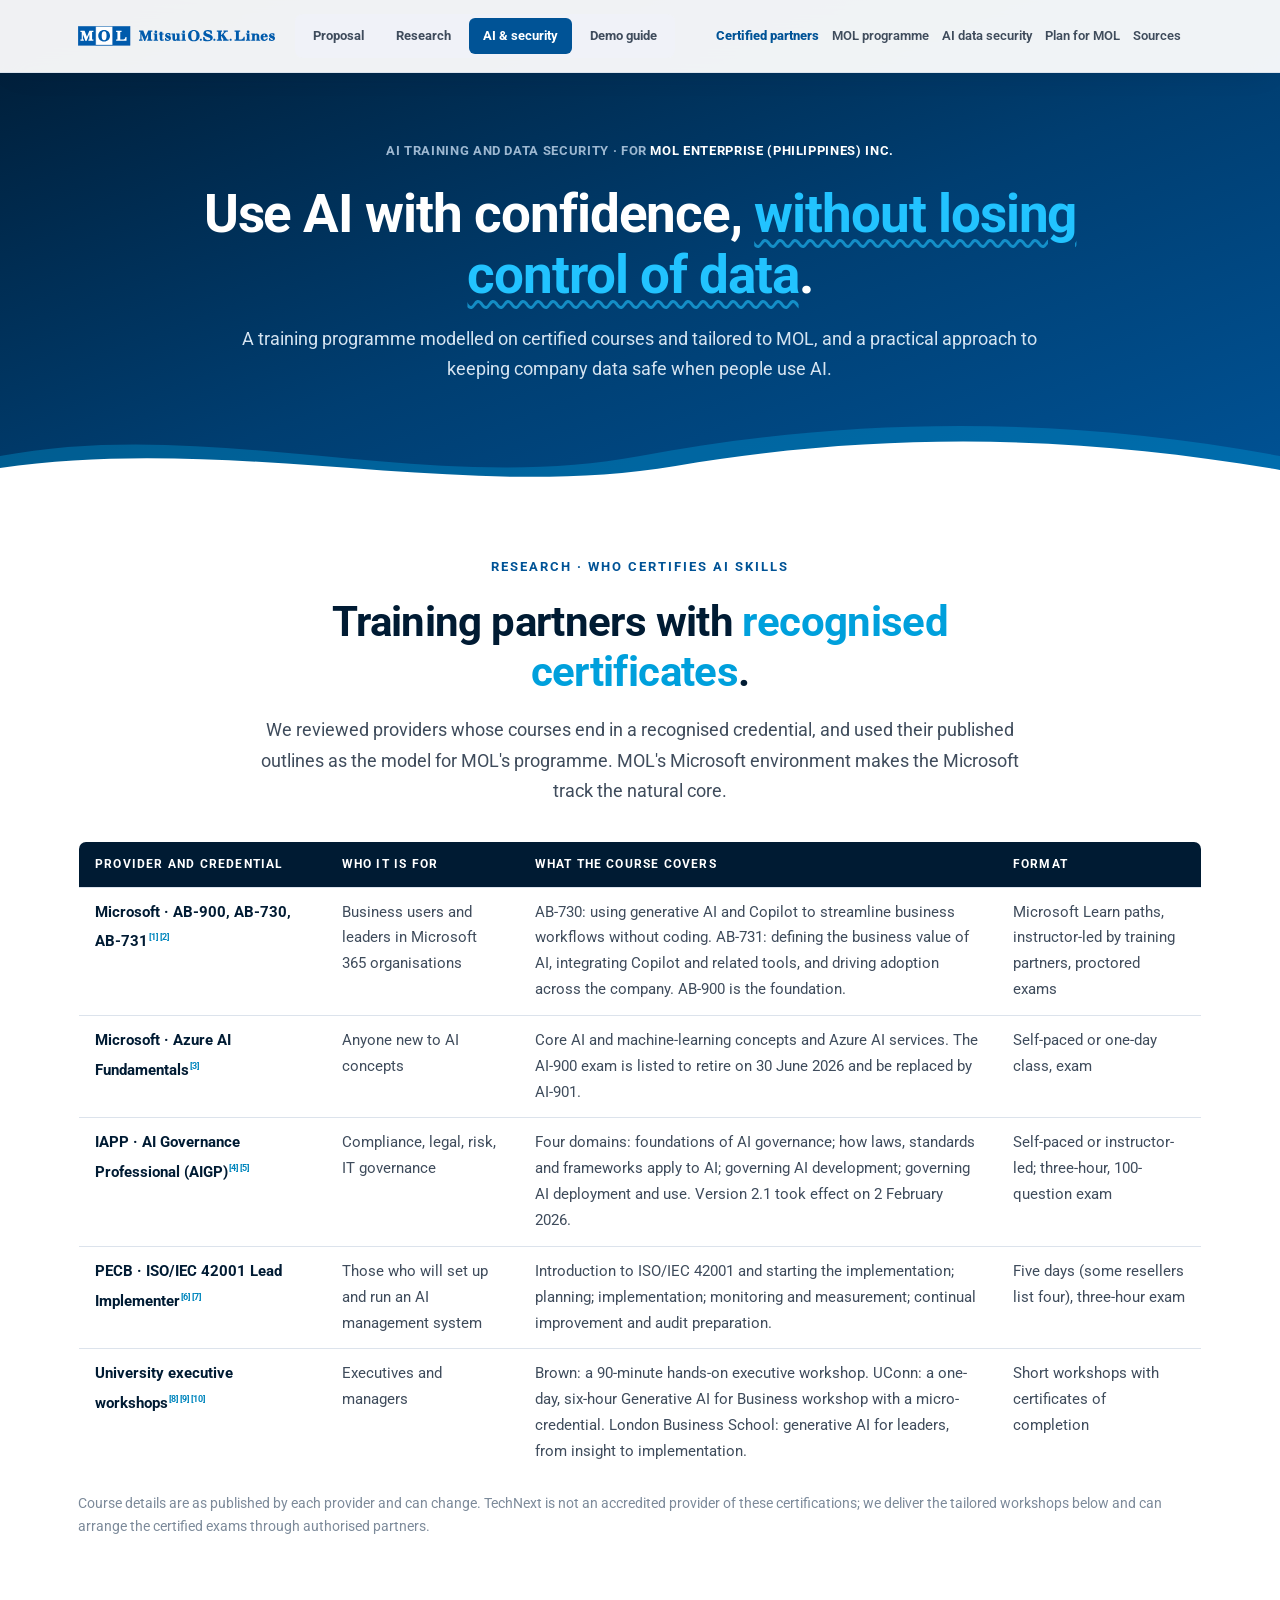
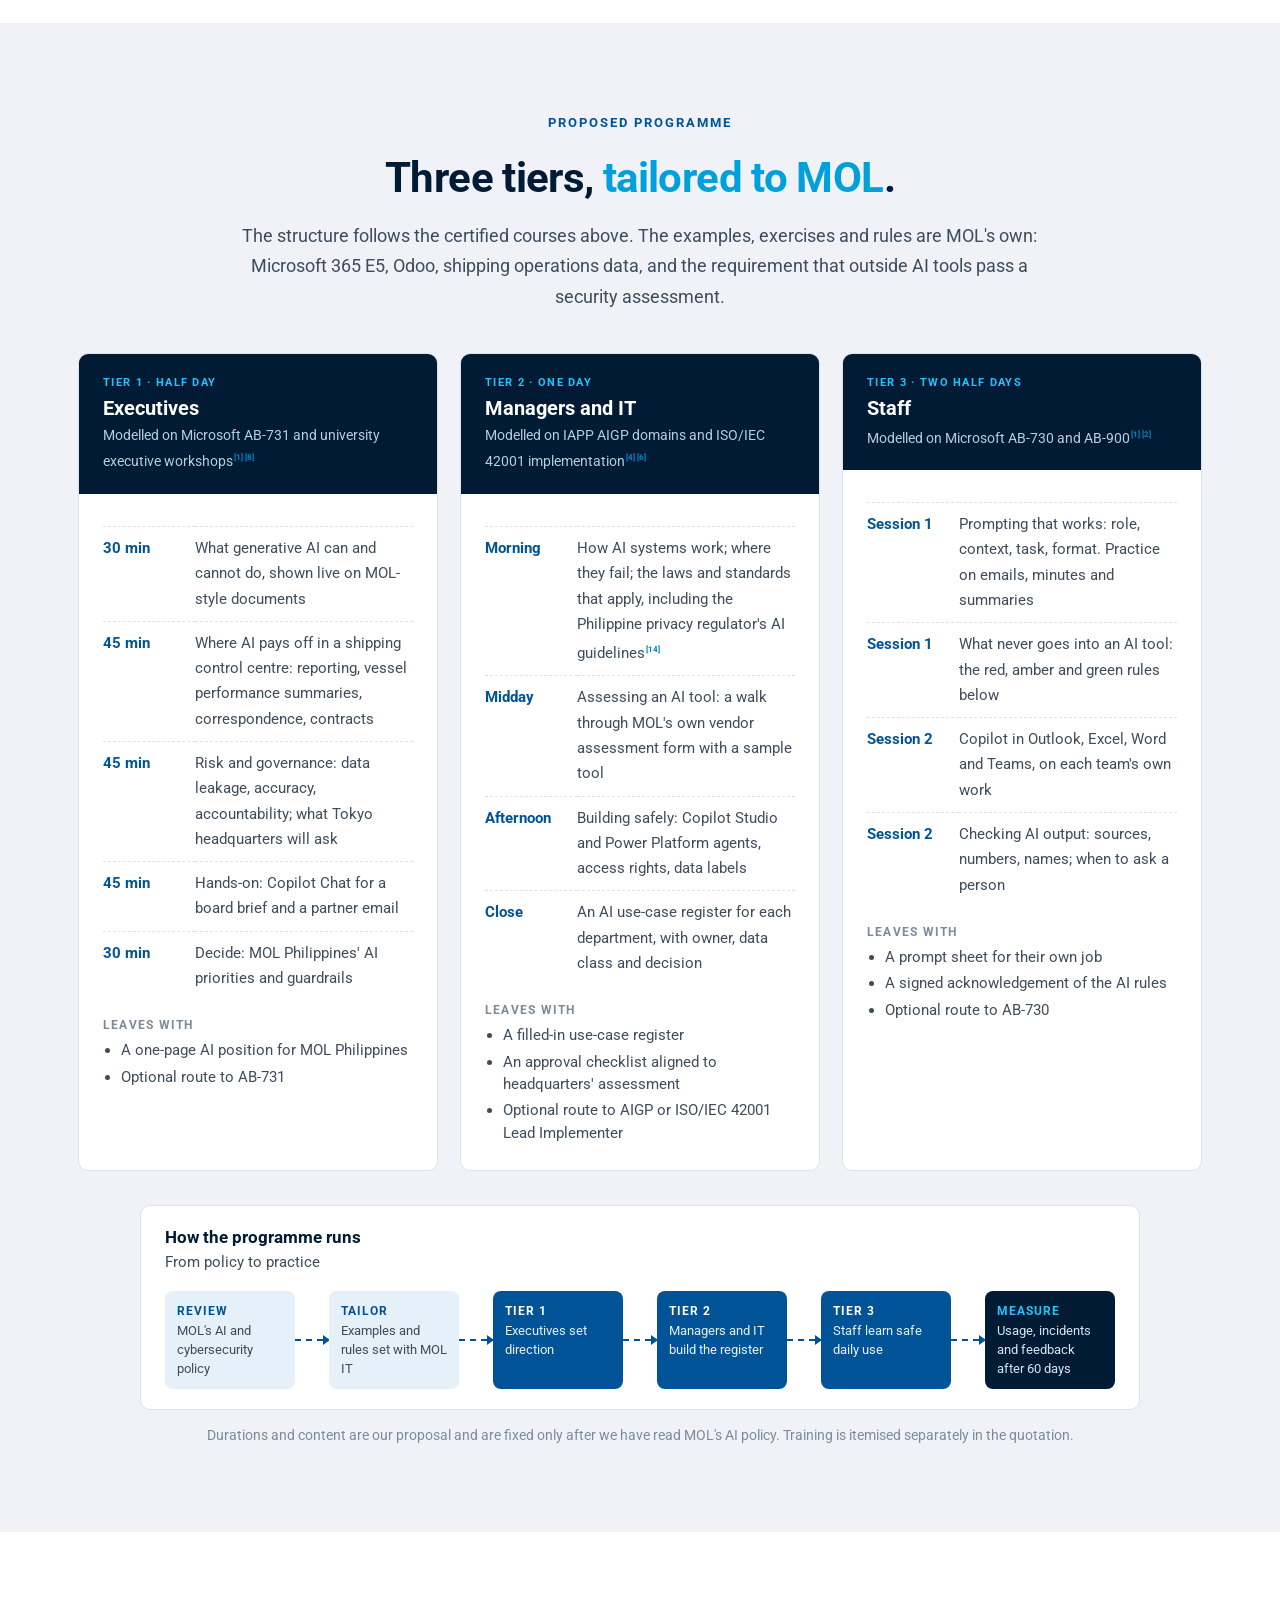
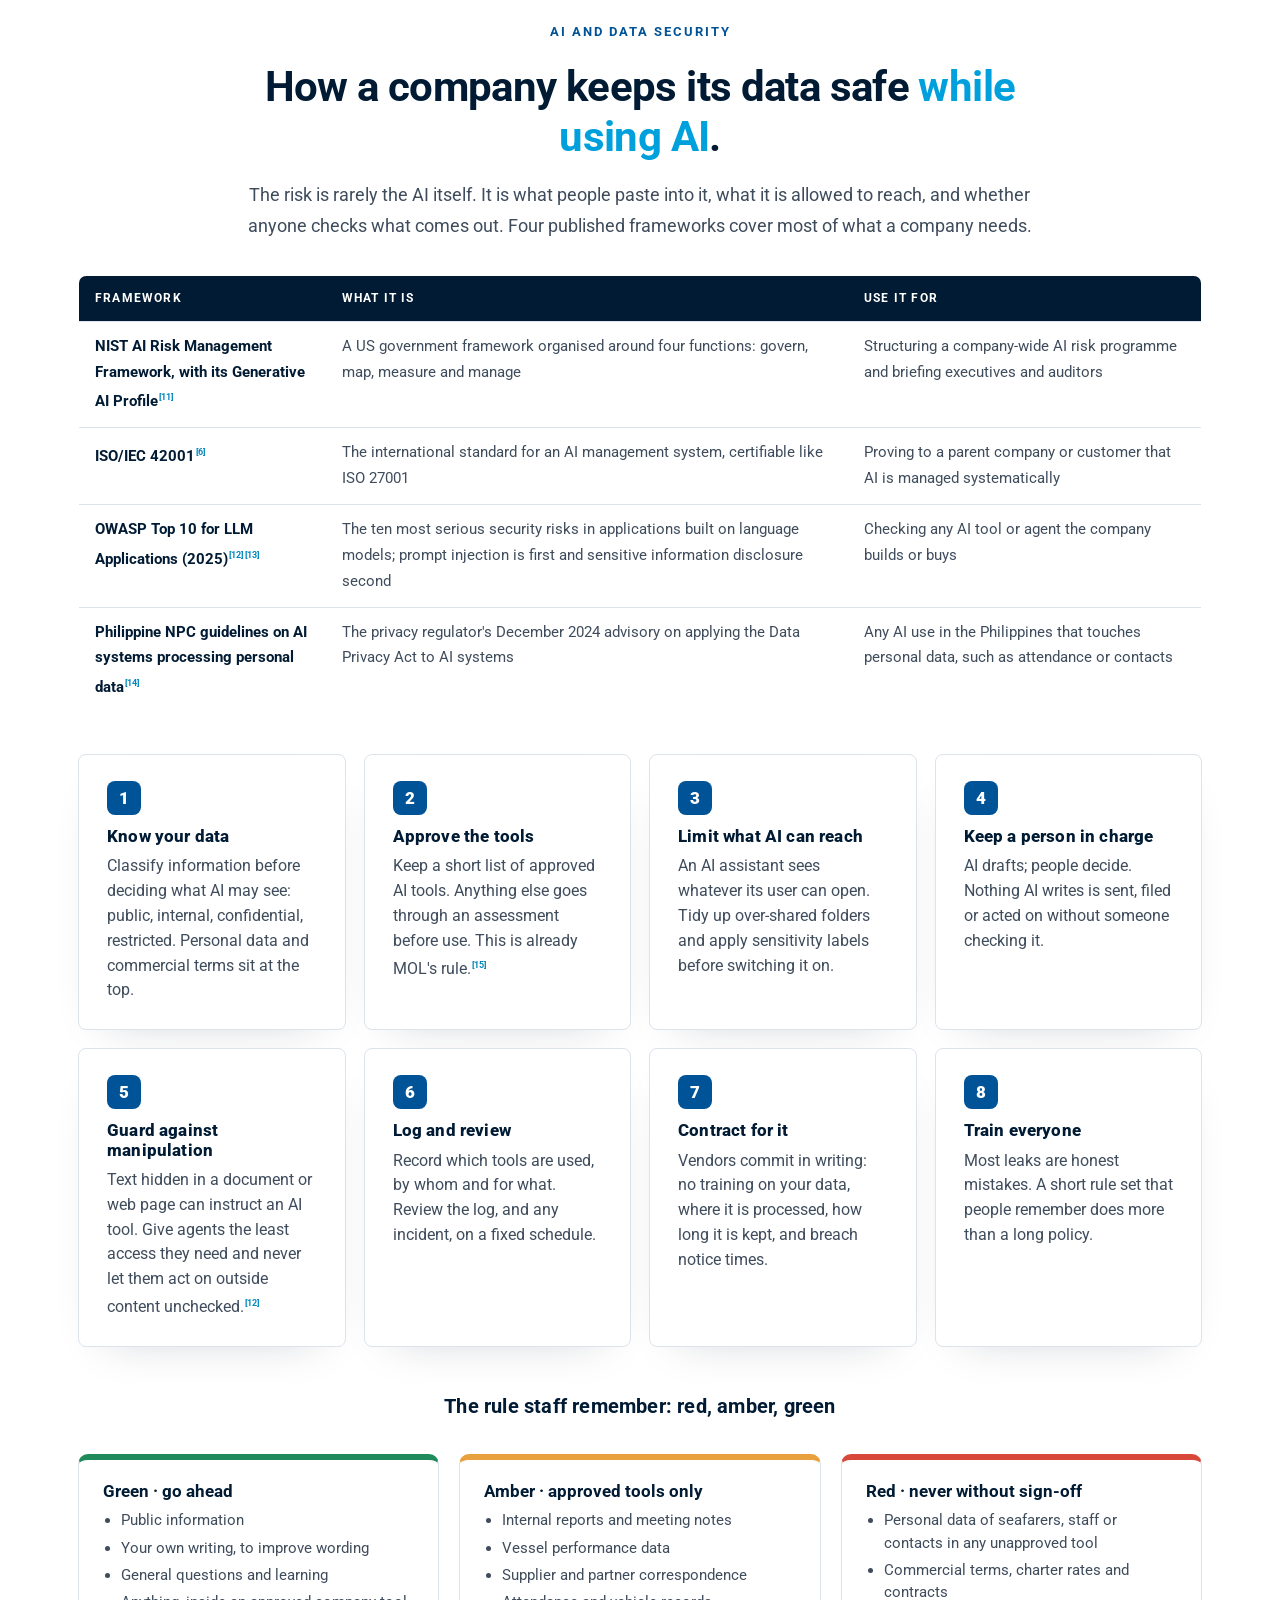
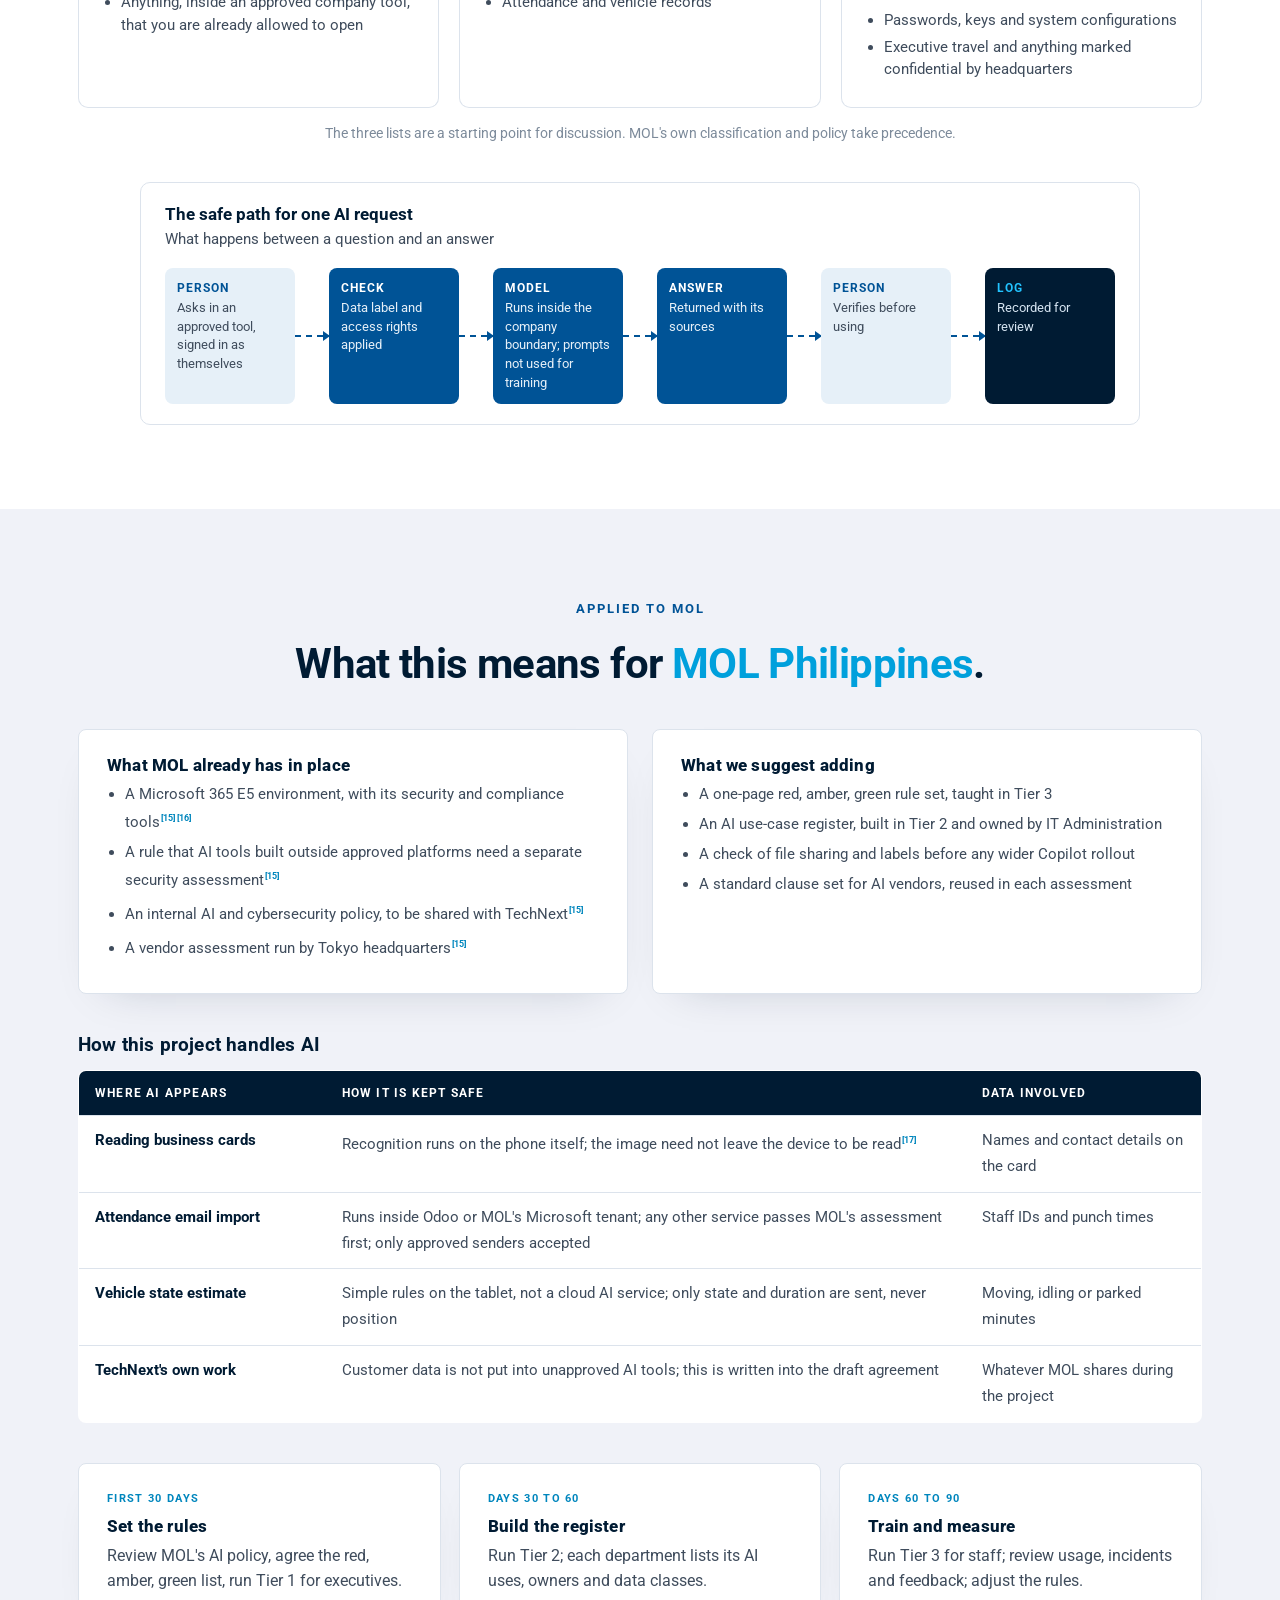
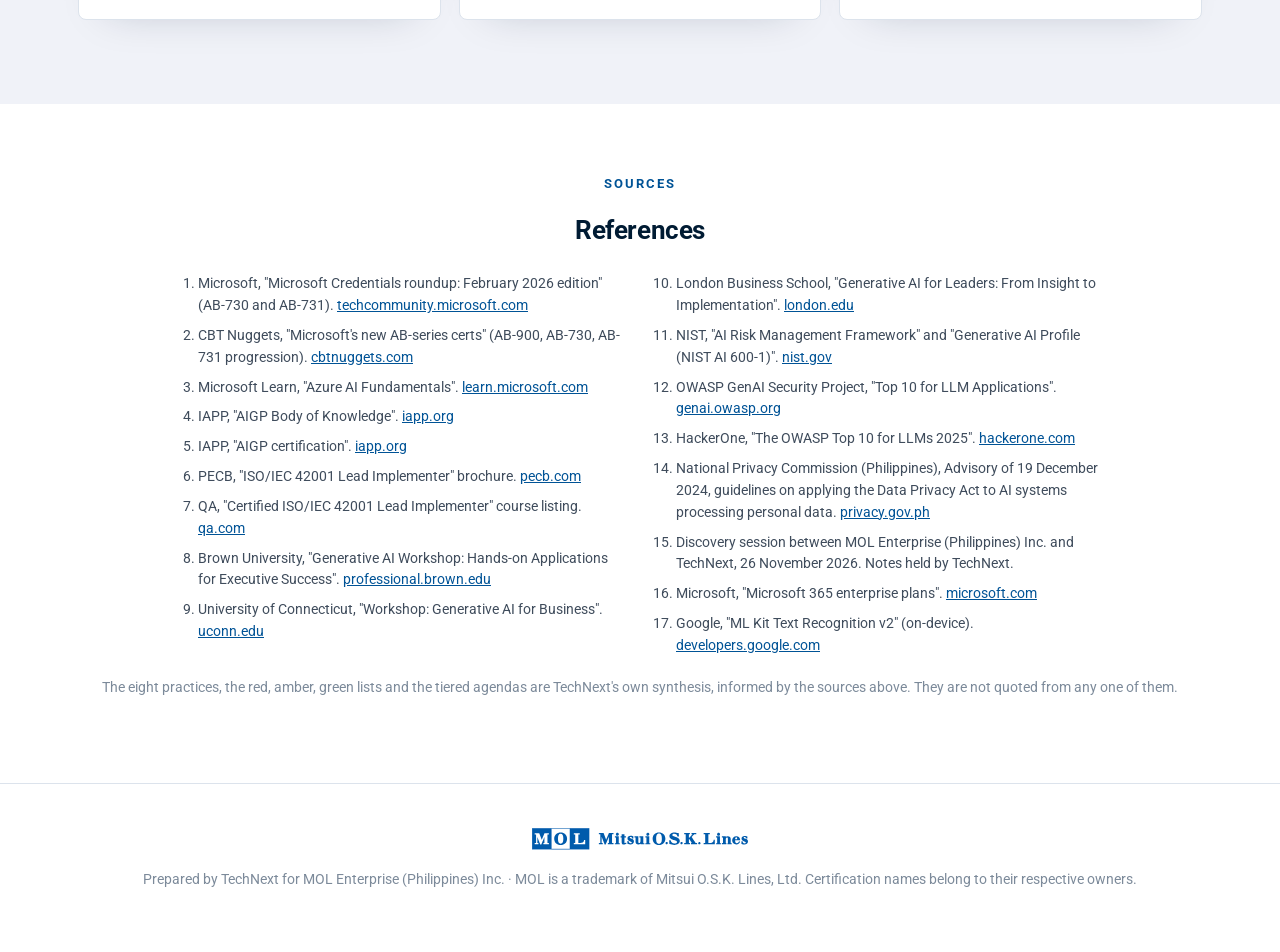
==== ai.html @ c1b4dbad "Proposal round 3: card options, visuals, workflows, citations; AI and demo tabs Proposal: Option A (" ====
<!DOCTYPE html>
<html lang="en">
<head>
<meta charset="UTF-8"/>
<meta name="viewport" content="width=device-width, initial-scale=1.0"/>
<title>AI Training &amp; Data Security — MOL Enterprise (Philippines) · TechNext</title>
<meta name="description" content="AI training programme and AI data security approach proposed by TechNext for MOL Enterprise (Philippines) Inc."/>
<meta name="robots" content="noindex, nofollow"/>
<link rel="icon" href="data:image/svg+xml,<svg xmlns='http://www.w3.org/2000/svg' viewBox='0 0 32 32'><rect width='32' height='32' rx='6' fill='%23005396'/><text x='16' y='22' font-size='17' font-weight='700' font-family='sans-serif' fill='white' text-anchor='middle'>M</text></svg>">
<link rel="preconnect" href="https://fonts.googleapis.com"/>
<link rel="preconnect" href="https://fonts.gstatic.com" crossorigin/>
<link href="https://fonts.googleapis.com/css2?family=Roboto:wght@400;500;700;900&family=Roboto+Slab:wght@500;700&display=swap" rel="stylesheet"/>
<style>
:root{
  --purple:#005396;--purple-dark:#003E71;--purple-light:#E6F0F8;--navy:#001B33;--sky:#22C3FF;
  --teal:#0086BD;--coral:#E8695D;--blue:#007CE1;--mint:#00A0DC;
  --ink:#001B33;--body:#3F4C5C;--muted:#7C8A9A;--line:#DCE3EC;--bg-alt:#F0F2F8;
  --maxw:1180px;
}
*{margin:0;padding:0;box-sizing:border-box}
html{scroll-behavior:smooth;scroll-padding-top:90px}
body{font-family:'Roboto',system-ui,-apple-system,sans-serif;color:var(--body);background:#fff;font-size:17px;line-height:1.7;-webkit-font-smoothing:antialiased;overflow-x:hidden}
img{max-width:100%;display:block}
a{color:inherit;text-decoration:none}
h1,h2,h3{color:var(--ink);font-family:'Roboto',sans-serif;font-weight:700;line-height:1.15;letter-spacing:.01em}
.container{max-width:var(--maxw);margin:0 auto;padding:0 28px}
.center{text-align:center}
.ink-purple{color:var(--purple);text-decoration:underline wavy;text-decoration-color:rgba(0,160,220,.55);text-underline-offset:7px;text-decoration-thickness:2.5px}
.w-teal{color:var(--mint)}.w-coral{color:var(--coral)}.w-blue{color:var(--blue)}
.hl-teal{background:rgba(0,160,220,.22);padding:.02em .18em;border-radius:4px;-webkit-box-decoration-break:clone;box-decoration-break:clone}
.u-blue{background:linear-gradient(var(--blue),var(--blue)) 0 90%/100% 5px no-repeat;padding-bottom:3px}
.eyebrow{display:inline-block;font-size:12.5px;font-weight:700;letter-spacing:.16em;text-transform:uppercase;color:var(--purple);margin-bottom:20px}
.section-h{font-size:clamp(2.3rem,4.8vw,3.6rem);margin:0 auto 18px;max-width:20em}
.section-sub{font-size:1.13rem;max-width:44em;margin:0 auto;color:var(--body)}

/* nav */
#nav{position:fixed;top:0;left:0;right:0;z-index:80;background:rgba(255,255,255,.94);backdrop-filter:blur(14px);border-bottom:1px solid var(--line);box-shadow:0 10px 30px -18px rgba(0,27,51,.25)}
.nav-inner{max-width:var(--maxw);margin:0 auto;padding:14px 28px;display:flex;align-items:center;justify-content:space-between;gap:20px}
.brand{display:flex;align-items:center;gap:10px}
.brand img{height:20px;width:auto}
.by{display:flex;align-items:center;gap:8px;flex:none}.by img{height:17px;width:auto}.by img.tn{height:15px}.by i{font-style:normal;color:var(--muted);font-size:13px}.by small{font-size:10.5px;font-weight:700;letter-spacing:.1em;text-transform:uppercase;color:var(--muted)}
.brand i{font-style:normal;color:var(--muted);font-size:16px}
.nav-links{display:flex;gap:16px;flex-wrap:wrap;justify-content:center;flex:1}
.nav-links a{font-size:13.5px;font-weight:600;white-space:nowrap;transition:color .18s}
.nav-links a:hover,.nav-links a.active{color:var(--purple)}
.nav-links a.active{font-weight:800}
@media(max-width:1080px){.by small{display:none}}
@media(max-width:860px){.nav-inner{flex-wrap:wrap;row-gap:8px;justify-content:space-between}.nav-links{order:3}.nav-links{width:100%;justify-content:center;gap:6px 14px}.nav-links a{font-size:12.5px}}

/* hero */
.page-hero{position:relative;padding:150px 0 130px;text-align:center;color:#D5E4F1;background:linear-gradient(160deg,#001B33 0%,#003E71 55%,#005396 100%);overflow:hidden}
.page-hero h1{color:#fff}.page-hero .eyebrow{color:var(--sky)}.page-hero .section-sub{color:#D5E4F1}
.page-hero .ink-purple{color:var(--sky);text-decoration-color:rgba(34,195,255,.6)}
.hero-logo{height:34px;width:auto;margin:0 auto 34px}
.wave{position:absolute;left:0;right:0;bottom:-1px;width:100%;height:90px;display:block}
.prepared{font-size:13px;font-weight:700;letter-spacing:.05em;color:var(--muted);margin-bottom:22px;text-transform:uppercase}
.prepared{color:#9DB8D1}.prepared b{color:#fff}
.page-hero h1{font-size:clamp(2.5rem,5.6vw,4.1rem);margin:0 auto 18px;max-width:15em}
@media(max-width:860px){.page-hero{padding-top:170px}}

section{padding:84px 0}
section.alt{background:var(--bg-alt)}

/* context strip */
.facts{display:grid;grid-template-columns:repeat(3,1fr);gap:22px;margin-top:44px;text-align:left}
.fact{background:#fff;border:1px solid var(--line);border-radius:14px;padding:26px 28px;box-shadow:0 18px 44px -30px rgba(0,27,51,.25)}
.fact h3{font-family:'Roboto',sans-serif;font-size:1.05rem;font-weight:800;margin-bottom:8px}
.fact p{font-size:.97rem;line-height:1.6}
.fact .tag{display:inline-block;font-size:11.5px;font-weight:800;letter-spacing:.12em;text-transform:uppercase;margin-bottom:12px}
.fact:nth-child(1) .tag{color:var(--coral)}.fact:nth-child(2) .tag{color:var(--teal)}.fact:nth-child(3) .tag{color:var(--purple)}

/* journey map */
.journey{display:grid;grid-template-columns:repeat(3,1fr);gap:22px;margin-top:44px;text-align:left}
.j-col{background:var(--purple-light);border-radius:18px;padding:28px 30px}
.j-col h3{font-size:2rem;margin-bottom:10px}
.j-col a{display:flex;gap:10px;align-items:baseline;padding:7px 0;font-weight:600;font-size:1rem;color:var(--ink);transition:transform .2s,color .2s}
.j-col a:hover{transform:translateX(5px);color:var(--purple)}
.j-col a span{font-family:'Roboto',sans-serif;font-size:1.35rem;color:var(--purple);width:1.1em;flex:none}

/* steps */
.step-head{max-width:820px;margin:0 auto;text-align:center}
.step-num{display:inline-flex;align-items:center;justify-content:center;width:54px;height:54px;border-radius:50%;background:var(--purple);color:#fff;font-family:'Roboto',sans-serif;font-size:2rem;font-weight:700;margin-bottom:16px}
.step-head h2{font-size:clamp(2.2rem,4.4vw,3.3rem);margin-bottom:16px}
.step-head p{font-size:1.08rem}
.shot{position:relative;max-width:1000px;margin:44px auto 0}
.shot::before{content:"";position:absolute;left:50%;top:52%;transform:translate(-50%,-50%) rotate(-5deg);width:106%;height:98%;background:rgba(0,83,150,.07);border-radius:48% 52% 56% 44%/56% 45% 55% 44%;z-index:0;pointer-events:none}
figure.gif{position:relative;z-index:1;background:#fff;border:1px solid var(--line);border-radius:14px;overflow:hidden;box-shadow:0 20px 46px -26px rgba(0,27,51,.34);transition:transform .35s cubic-bezier(.2,.7,.2,1),box-shadow .35s;cursor:zoom-in}
figure.gif:hover{transform:translateY(-5px);box-shadow:0 34px 70px -28px rgba(0,27,51,.45)}
.gif-bar{display:flex;align-items:center;gap:6px;padding:9px 14px;background:#F0F2F8;border-bottom:1px solid var(--line)}
.gif-bar i{width:9px;height:9px;border-radius:50%;background:#c5d0dd}
.gif-bar span{margin-left:8px;font-size:12px;font-weight:700;color:var(--muted);letter-spacing:.02em}
figure.gif img{width:100%;height:auto}
figure.gif figcaption{padding:13px 18px;font-size:.93rem;line-height:1.5;border-top:1px solid var(--line);text-align:left;color:var(--body)}
figure.gif figcaption b{color:var(--ink)}
.duo{display:grid;grid-template-columns:1fr 1fr;gap:26px;max-width:1120px;margin:44px auto 0}
.duo .shot{margin:0;max-width:none}
.duo .shot::before{display:none}
.script-line{font-family:'Roboto',sans-serif;font-size:clamp(1.7rem,3.2vw,2.3rem);font-weight:700;color:var(--ink);text-align:center;margin-top:40px}
.mol-note{max-width:820px;margin:34px auto 0;display:flex;gap:16px;align-items:flex-start;background:#fff;border:1px solid var(--line);border-left:5px solid var(--teal);border-radius:12px;padding:20px 24px;text-align:left;font-size:.99rem;line-height:1.6}
.mol-note b{color:var(--ink)}
.mol-note .lbl{flex:none;font-size:11.5px;font-weight:800;letter-spacing:.12em;text-transform:uppercase;color:var(--teal);padding-top:4px;width:74px}

/* cards */
.cards{columns:2;column-gap:26px;margin-top:44px;text-align:left}
.card{background:#fff;border-radius:14px;padding:28px 32px;box-shadow:0 18px 44px -26px rgba(0,27,51,.25);break-inside:avoid;margin-bottom:26px}
.card h3{font-family:'Roboto',sans-serif;font-size:1.18rem;font-weight:800;margin-bottom:10px}
.card p{font-size:1rem}
.h-left{text-align:left;margin-left:0;max-width:13em}

/* connected apps */
.apps{display:grid;grid-template-columns:repeat(4,1fr);gap:22px;margin-top:44px;text-align:left}
.app{background:#fff;border:1px solid var(--line);border-radius:16px;padding:26px 24px;transition:transform .25s,box-shadow .25s}
.app:hover{transform:translateY(-4px);box-shadow:0 24px 50px -30px rgba(0,27,51,.4)}
.app .ico{width:52px;height:52px;border-radius:13px;display:flex;align-items:center;justify-content:center;margin-bottom:16px;color:#fff}
.app .ico svg{width:26px;height:26px}
.app h3{font-family:'Roboto',sans-serif;font-size:1.1rem;font-weight:800;margin-bottom:8px}
.app p{font-size:.94rem;line-height:1.6}
.app .scope{display:inline-block;margin-top:12px;font-size:11px;font-weight:800;letter-spacing:.1em;text-transform:uppercase;color:var(--teal)}
.app.now{border-color:var(--purple);box-shadow:0 0 0 3px var(--purple-light)}

/* timeline */
.cutover{max-width:900px;margin:44px auto 0;display:grid;grid-template-columns:repeat(4,1fr);gap:0;position:relative;text-align:center}
.cutover::before{content:"";position:absolute;left:12.5%;right:12.5%;top:13px;height:3px;background:var(--line)}
.cut{position:relative;padding:0 10px}
.cut i{display:block;width:28px;height:28px;border-radius:50%;background:#fff;border:4px solid var(--purple);margin:0 auto 14px;position:relative}
.cut.end i{border-color:var(--coral);background:var(--coral)}
.cut b{display:block;color:var(--ink);font-size:.98rem}
.cut span{font-size:.88rem;line-height:1.45;display:block;margin-top:4px}

footer{padding:44px 0 60px;border-top:1px solid var(--line);font-size:.88rem;color:var(--muted);text-align:center}
footer a{color:var(--purple);font-weight:600}

/* lightbox */
#lb{position:fixed;inset:0;z-index:200;background:rgba(0,27,51,.86);display:none;align-items:center;justify-content:center;padding:24px;cursor:zoom-out}
#lb.open{display:flex}
#lb img{max-width:min(1500px,100%);max-height:100%;width:100%;height:auto;object-fit:contain;border-radius:10px;background:#fff}

.section-h{font-size:clamp(1.8rem,3.4vw,2.6rem);letter-spacing:-.015em;line-height:1.2}
.page-hero h1{font-size:clamp(2rem,4.6vw,3.3rem);letter-spacing:-.02em;line-height:1.15;max-width:17em}
.step-head h2{font-size:clamp(1.7rem,3.1vw,2.35rem);letter-spacing:-.015em;line-height:1.2}
.j-col h3{font-size:1.3rem;letter-spacing:0}
.j-col a span{font-size:.95rem;font-weight:900}
.step-num{font-size:1.35rem;font-weight:900;border-radius:6px;width:48px;height:48px}
.script-line{font-family:'Roboto Slab',serif;font-weight:500;font-size:clamp(1.25rem,2.4vw,1.6rem);color:var(--purple)}
.fact,.card,.app,figure.gif,.mol-note,.j-col{border-radius:8px}
.stats{position:relative;z-index:2;display:grid;grid-template-columns:repeat(4,1fr);gap:18px;max-width:1080px;margin:-72px auto 0;padding:0 28px}
.stat{background:#fff;border-radius:8px;padding:22px 24px;box-shadow:0 24px 50px -28px rgba(0,27,51,.45);border-top:4px solid var(--mint);text-align:left}
.stat b{display:block;font-size:2rem;font-weight:900;color:var(--purple);line-height:1.1}
.stat span{display:block;font-size:.88rem;line-height:1.45;margin-top:6px}
.stats-src{text-align:center;font-size:.8rem;color:var(--muted);margin-top:14px}
.stats-src a{text-decoration:underline}
.bridge{max-width:860px;margin:0 auto;border-left:5px solid var(--mint);padding:6px 0 6px 26px;text-align:left}
.bridge q{display:block;font-family:'Roboto Slab',serif;font-size:1.3rem;line-height:1.5;color:var(--ink);quotes:none}
.bridge p{margin-top:12px;font-size:1rem}
footer .f-logo{height:22px;margin:0 auto 18px}
@media(max-width:900px){
  .stats{grid-template-columns:1fr 1fr}
  section{padding:60px 0}
  .facts,.journey,.duo{grid-template-columns:1fr}
  .apps{grid-template-columns:1fr 1fr}
  .cards{columns:1}
  .shot::before{display:none}
  .cutover{grid-template-columns:1fr;gap:22px;text-align:left}
  .cutover::before{display:none}
  .cut{display:grid;grid-template-columns:28px 1fr;column-gap:14px;padding:0}
  .cut i{margin:0;grid-row:span 2}
  .mol-note{flex-direction:column;gap:6px}
}
@media(max-width:520px){.apps{grid-template-columns:1fr}.container{padding:0 18px}}
@media(prefers-reduced-motion:reduce){html{scroll-behavior:auto}*{transition:none!important}}

.tabs{display:flex;gap:4px;background:var(--bg-alt);border-radius:8px;padding:4px;flex:none}
.tabs a{font-size:13px;font-weight:700;padding:7px 14px;border-radius:6px;white-space:nowrap;color:var(--body)}
.tabs a.on{background:var(--purple);color:#fff}
.tabs a:not(.on):hover{color:var(--purple)}
.nav-links{gap:13px;flex-wrap:nowrap}.nav-links a{font-size:13px}.by small{display:none}
.pri{display:grid;grid-template-columns:repeat(3,1fr);gap:22px;margin-top:44px;text-align:left}
.pri .fact{position:relative;padding-top:30px}
.pri .n{position:absolute;top:-18px;left:24px;width:40px;height:40px;border-radius:6px;background:var(--purple);color:#fff;font-weight:900;font-size:1.15rem;display:flex;align-items:center;justify-content:center}
.pri ul,.sol ul{padding-left:18px;margin-top:10px}
.pri li,.sol li{font-size:.96rem;margin:5px 0;line-height:1.55}
.sol{display:grid;grid-template-columns:1fr 1fr;gap:44px;align-items:start;max-width:1080px;margin:0 auto;text-align:left}
.sol h2{font-size:clamp(1.7rem,3.1vw,2.35rem);margin-bottom:14px}
.sol .panel{background:#fff;border:1px solid var(--line);border-radius:8px;padding:26px 28px;box-shadow:0 18px 44px -30px rgba(0,27,51,.25)}
.sol .panel h3{font-size:1.02rem;margin-bottom:6px;letter-spacing:0}
.sol .panel h3+ul{margin-top:4px}
.sol .panel h3:not(:first-child){margin-top:18px}
.flow{display:flex;gap:0;align-items:stretch;flex-wrap:wrap;margin-top:8px}
.flow div{flex:1;min-width:120px;background:var(--purple-light);padding:14px 16px;font-size:.9rem;line-height:1.45;position:relative;margin:0 14px 10px 0;border-radius:6px}
.flow div b{display:block;color:var(--purple);font-size:.78rem;letter-spacing:.1em;text-transform:uppercase;margin-bottom:4px}
.tag2{display:inline-block;font-size:11px;font-weight:700;letter-spacing:.1em;text-transform:uppercase;border-radius:99px;padding:3px 10px;margin-bottom:12px;background:var(--purple-light);color:var(--purple)}
.tag2.p2{background:#FBF1DD;color:#B7791F}
.step-num.sm{width:38px;height:38px;font-size:1.05rem;margin-bottom:12px}
table.inv{width:100%;border-collapse:collapse;background:#fff;border:1px solid var(--line);border-radius:8px;overflow:hidden;font-size:.96rem;text-align:left;margin-top:36px}
table.inv th,table.inv td{padding:13px 18px;border-bottom:1px solid var(--line);vertical-align:top}
table.inv th{background:var(--navy);color:#fff;font-size:12px;letter-spacing:.1em;text-transform:uppercase}
table.inv tr:last-child td{border-bottom:0}
table.inv td:first-child{font-weight:700;color:var(--ink);width:26%}
table.inv td:last-child{white-space:nowrap;color:var(--purple);font-weight:700}
.tw{overflow-x:auto}
.fine{font-size:.86rem;color:var(--muted);margin-top:14px;text-align:left}
.next{display:grid;grid-template-columns:repeat(4,1fr);gap:18px;margin-top:40px;text-align:left}
.next .fact b.who{display:block;font-size:11px;letter-spacing:.12em;text-transform:uppercase;color:var(--teal);margin-bottom:8px}
@media(max-width:1180px){.nav-links{display:none}}
@media(max-width:900px){.pri,.sol,.next{grid-template-columns:1fr}.sol{gap:26px}.pri{gap:34px}}
@media(max-width:520px){.next{grid-template-columns:1fr}.by{display:none}}

.doc-meta{display:flex;flex-wrap:wrap;justify-content:center;gap:10px 28px;margin-top:30px;font-size:.85rem;color:#9DB8D1}
.doc-meta b{color:#fff;font-weight:700}
.exec{max-width:900px;margin:0 auto;text-align:left}
.exec .lead{font-family:'Roboto Slab',serif;font-size:1.35rem;line-height:1.5;color:var(--ink);border-left:5px solid var(--mint);padding-left:24px;margin-bottom:26px}
.exec p{margin-bottom:14px}
.two{display:grid;grid-template-columns:1fr 1fr;gap:24px;margin-top:40px;text-align:left}
.two .fact ul{padding-left:18px;margin-top:8px}.two .fact li{font-size:.96rem;margin:6px 0;line-height:1.55}
.kpi{display:grid;grid-template-columns:repeat(4,1fr);gap:18px;margin-top:40px;text-align:left}
.kpi .fact b.big{display:block;font-size:1.5rem;font-weight:900;color:var(--purple);line-height:1.2;margin-bottom:8px}
.days{display:grid;grid-template-columns:repeat(3,1fr);gap:22px;margin-top:40px;text-align:left}
.day{background:#fff;border:1px solid var(--line);border-radius:8px;overflow:hidden}
.day h3{background:var(--navy);color:#fff;font-size:1.02rem;padding:16px 22px;letter-spacing:0}
.day h3 small{display:block;font-weight:400;font-size:.8rem;color:#9DB8D1;margin-top:2px}
.day ol{list-style:none;padding:8px 22px 18px;counter-reset:d}
.day li{position:relative;padding:12px 0 12px 34px;font-size:.95rem;line-height:1.5;border-bottom:1px dashed var(--line)}
.day li:last-child{border-bottom:0}
.day li::before{counter-increment:d;content:counter(d);position:absolute;left:0;top:13px;width:22px;height:22px;border-radius:50%;background:var(--purple-light);color:var(--purple);font-size:.75rem;font-weight:900;display:flex;align-items:center;justify-content:center}
.gal{display:grid;grid-template-columns:repeat(3,1fr);gap:20px;margin-top:40px}
.gal figure.gif figcaption{font-size:.88rem}
.plan{margin-top:40px;text-align:left}
.ph-row{display:grid;grid-template-columns:150px 1fr 1.2fr;gap:22px;padding:20px 0;border-top:1px solid var(--line);align-items:start}
.ph-row:last-child{border-bottom:1px solid var(--line)}
.ph-row .wk{font-weight:900;color:var(--purple);font-size:.95rem}
.ph-row .wk small{display:block;font-weight:500;color:var(--muted);font-size:.8rem;margin-top:2px}
.ph-row h3{font-size:1.08rem;letter-spacing:0;margin-bottom:4px}
.ph-row p{font-size:.95rem;line-height:1.55}
.ph-row .gate{font-size:.9rem;background:var(--purple-light);border-radius:6px;padding:10px 14px}
.ph-row .gate b{color:var(--purple);font-size:.72rem;letter-spacing:.1em;text-transform:uppercase;display:block;margin-bottom:2px}
.team{display:grid;grid-template-columns:1fr 1fr;gap:24px;margin-top:40px;text-align:left}
.team table{width:100%;border-collapse:collapse;font-size:.95rem}
.team td{padding:10px 0;border-bottom:1px solid var(--line);vertical-align:top}
.team td:first-child{font-weight:700;color:var(--ink);width:42%;padding-right:12px}
.team tr:last-child td{border-bottom:0}
@media(max-width:900px){.two,.kpi,.days,.gal,.team{grid-template-columns:1fr}.ph-row{grid-template-columns:1fr;gap:8px}}
@media(min-width:901px) and (max-width:1100px){.kpi{grid-template-columns:1fr 1fr}.gal{grid-template-columns:1fr 1fr}}

/* ---- round 3: citations, motion, phones, workflows ---- */
.cite a{font-size:.68em;font-weight:700;color:var(--teal);padding:0 1px;text-decoration:none}
.cite a:hover{text-decoration:underline}
html.js .rv{opacity:0;transform:translateY(22px);transition:opacity .7s ease,transform .7s cubic-bezier(.2,.7,.2,1)}
html.js .rv.in{opacity:1;transform:none}
.opt2{display:grid;grid-template-columns:1fr 1fr;gap:26px;margin-top:40px;text-align:left}
.opt{background:#fff;border:1px solid var(--line);border-radius:10px;padding:30px 30px 26px;position:relative;box-shadow:0 18px 44px -30px rgba(0,27,51,.25)}
.opt.rec{border:2px solid var(--purple)}
.opt .badge{position:absolute;top:-13px;left:26px;background:var(--purple);color:#fff;font-size:11px;font-weight:700;letter-spacing:.1em;text-transform:uppercase;padding:4px 12px;border-radius:99px}
.opt .badge.alt{background:var(--mint)}
.opt h3{font-size:1.35rem;letter-spacing:-.01em;margin:6px 0 8px}
.opt>p{font-size:.98rem}
.opt ul{list-style:none;margin-top:14px}
.opt li{position:relative;padding:7px 0 7px 28px;font-size:.95rem;line-height:1.5;border-top:1px dashed var(--line)}
.opt li::before{content:"";position:absolute;left:2px;top:13px;width:14px;height:8px;border-left:2.5px solid var(--mint);border-bottom:2.5px solid var(--mint);transform:rotate(-45deg)}
.opt li.no::before{border:0;width:12px;height:2.5px;background:var(--muted);transform:none;top:17px}
.opt .when{margin-top:16px;background:var(--bg-alt);border-radius:6px;padding:12px 14px;font-size:.92rem}
.opt .when b{color:var(--ink)}
.showcase{display:grid;grid-template-columns:auto 1fr;gap:54px;align-items:center;max-width:1080px;margin:56px auto 0;text-align:left}
.phones{display:flex;gap:22px;align-items:flex-end}
.phone{width:218px;border-radius:30px;background:#0b1e33;padding:9px;box-shadow:0 40px 70px -30px rgba(0,27,51,.6);flex:none}
.phone.b{transform:translateY(-22px)}
.scr{background:#fff;border-radius:22px;overflow:hidden;height:420px;display:flex;flex-direction:column;font-size:11.5px;line-height:1.35;color:var(--body)}
.scr .top{background:var(--purple);color:#fff;padding:12px 14px 11px;font-weight:700;font-size:12.5px;display:flex;align-items:center;gap:8px}
.scr .top img{height:11px;filter:brightness(0) invert(1)}
.scr .bd{padding:13px 14px;flex:1}
.bcard{position:relative;border-radius:8px;background:linear-gradient(135deg,#f7f9fc,#e6eef7);border:1px solid var(--line);height:112px;padding:13px 12px;overflow:hidden}
.bcard b{display:block;color:var(--ink);font-size:12.5px}
.bcard i{display:block;font-style:normal;font-size:10px;color:var(--muted)}
.bcard .co{position:absolute;right:12px;bottom:10px;font-weight:900;color:var(--purple);font-size:10.5px;letter-spacing:.06em}
.bcard::after{content:"";position:absolute;left:0;right:0;height:3px;background:var(--sky);box-shadow:0 0 14px 4px rgba(34,195,255,.55);top:0;animation:scan 2.6s ease-in-out infinite}
@keyframes scan{0%,100%{top:4%}50%{top:92%}}
.fld{margin-top:9px;border-bottom:1px solid var(--line);padding-bottom:6px;opacity:0;animation:fin 7s infinite}
.fld small{display:block;font-size:9px;letter-spacing:.08em;text-transform:uppercase;color:var(--muted)}
.fld span{color:var(--ink);font-weight:500}
.fld:nth-of-type(2){animation-delay:.5s}.fld:nth-of-type(3){animation-delay:1s}.fld:nth-of-type(4){animation-delay:1.5s}.fld:nth-of-type(5){animation-delay:2s}
@keyframes fin{0%,6%{opacity:0;transform:translateY(5px)}14%,92%{opacity:1;transform:none}100%{opacity:0}}
.savebtn{margin-top:12px;background:var(--purple);color:#fff;text-align:center;border-radius:8px;padding:9px;font-weight:700;font-size:12px}
.who{display:flex;gap:10px;align-items:center;margin-bottom:12px}
.who .av{width:42px;height:42px;border-radius:50%;background:var(--purple-light);color:var(--purple);font-weight:900;display:flex;align-items:center;justify-content:center;font-size:14px}
.who b{display:block;color:var(--ink);font-size:13px}
.acts{display:grid;grid-template-columns:repeat(4,1fr);gap:6px;margin-bottom:12px}
.act{border-radius:10px;padding:9px 2px 7px;text-align:center;font-size:9.5px;font-weight:700;color:#fff;animation:pop 6s infinite}
.act svg{width:17px;height:17px;display:block;margin:0 auto 4px}
.act:nth-child(1){background:#1F8A5B}.act:nth-child(2){background:#25a366;animation-delay:.4s}.act:nth-child(3){background:#005396;animation-delay:.8s}.act:nth-child(4){background:#7C5CBF;animation-delay:1.2s}
@keyframes pop{0%,8%{transform:scale(1)}4%{transform:scale(1.09)}}
.row2{display:flex;justify-content:space-between;padding:7px 0;border-top:1px solid var(--line)}
.row2 span:last-child{color:var(--ink);font-weight:500}
.tophone{margin-top:10px;border:1.5px solid var(--purple);color:var(--purple);border-radius:8px;text-align:center;padding:8px;font-weight:700;font-size:11.5px}
.feat{display:grid;grid-template-columns:1fr 1fr;gap:14px 26px}
.feat div{padding-left:44px;position:relative}
.feat .ic{position:absolute;left:0;top:2px;width:32px;height:32px;border-radius:8px;background:var(--purple-light);color:var(--purple);display:flex;align-items:center;justify-content:center}
.feat .ic svg{width:17px;height:17px}
.feat b{display:block;color:var(--ink);font-size:.98rem}
.feat span{font-size:.9rem;line-height:1.5;display:block}
.bene{display:grid;grid-template-columns:repeat(4,1fr);gap:18px;margin-top:44px;text-align:left}
.bene .fact b.big{display:block;font-size:1.25rem;font-weight:900;color:var(--purple);margin-bottom:6px;line-height:1.2}
.chan{display:grid;grid-template-columns:repeat(5,1fr);gap:16px;margin-top:40px;text-align:left}
.chan .fact{padding:22px 20px}
.chan .ico2{width:42px;height:42px;border-radius:10px;display:flex;align-items:center;justify-content:center;color:#fff;margin-bottom:12px}
.chan .ico2 svg{width:21px;height:21px}
.chan small{display:block;margin-top:8px;font-size:.8rem;color:var(--muted);line-height:1.45}
/* workflows */
.wfs{display:grid;gap:22px;margin-top:40px;text-align:left}
.wf{background:#fff;border:1px solid var(--line);border-radius:10px;padding:22px 24px 20px}
.wf h3{font-size:1.08rem;letter-spacing:0;margin-bottom:2px}
.wf>p{font-size:.92rem;margin-bottom:16px;color:var(--body)}
.lane{display:flex;align-items:stretch;gap:0}
.nd{flex:1;min-width:0;background:var(--purple-light);border-radius:8px;padding:12px 12px 11px;font-size:.84rem;line-height:1.4;position:relative}
.nd b{display:block;color:var(--purple);font-size:.72rem;letter-spacing:.08em;text-transform:uppercase;margin-bottom:3px}
.nd.dk{background:var(--navy);color:#D5E4F1}.nd.dk b{color:var(--sky)}
.nd.bl{background:var(--purple);color:#E6F0F8}.nd.bl b{color:#fff}
.ar{flex:none;width:34px;position:relative;align-self:center;height:2px;background:repeating-linear-gradient(90deg,var(--purple) 0 6px,transparent 6px 11px);background-size:22px 2px;animation:dash 1.1s linear infinite}
.ar::after{content:"";position:absolute;right:-1px;top:-4px;border-left:7px solid var(--purple);border-top:5px solid transparent;border-bottom:5px solid transparent}
@keyframes dash{to{background-position:22px 0}}
.states{display:flex;gap:10px;flex-wrap:wrap;margin-top:14px}
.st{display:flex;align-items:center;gap:8px;border-radius:99px;padding:6px 14px 6px 10px;font-size:.84rem;font-weight:700;background:var(--bg-alt);color:var(--ink)}
.st i{width:10px;height:10px;border-radius:50%;display:block}
.st.mv i{background:#1F8A5B;animation:pulse 1s infinite}.st.id i{background:#E8A13D;animation:pulse 2.2s infinite}.st.pk i{background:#8A97A6}
@keyframes pulse{0%{box-shadow:0 0 0 0 rgba(31,138,91,.5)}100%{box-shadow:0 0 0 9px rgba(31,138,91,0)}}
table.cmp{width:100%;border-collapse:collapse;background:#fff;border:1px solid var(--line);border-radius:8px;overflow:hidden;font-size:.95rem;text-align:left;margin-top:34px}
table.cmp th,table.cmp td{padding:12px 16px;border-bottom:1px solid var(--line);vertical-align:top}
table.cmp th{background:var(--navy);color:#fff;font-size:12px;letter-spacing:.1em;text-transform:uppercase}
table.cmp td:first-child{font-weight:700;color:var(--ink);width:22%}
table.cmp tr:last-child td{border-bottom:0}
.faq{max-width:880px;margin:36px auto 0;text-align:left}
.faq details{border-top:1px solid var(--line);padding:16px 4px}
.faq details:last-child{border-bottom:1px solid var(--line)}
.faq summary{font-weight:700;color:var(--ink);cursor:pointer;font-size:1.02rem;list-style:none;display:flex;justify-content:space-between;gap:16px}
.faq summary::after{content:"+";color:var(--purple);font-weight:900;font-size:1.2rem;line-height:1}
.faq details[open] summary::after{content:"–"}
.faq p{margin-top:10px;font-size:.97rem}
.refs{max-width:920px;margin:28px auto 0;text-align:left;font-size:.88rem;line-height:1.55;columns:2;column-gap:36px}
.refs li{margin:0 0 8px 18px;break-inside:avoid}
.refs a{color:var(--purple);text-decoration:underline;word-break:break-word}
:target{scroll-margin-top:100px}
.refs li:target{background:var(--purple-light);border-radius:4px}
@media(max-width:1000px){.showcase{grid-template-columns:1fr;gap:34px}.phones{justify-content:center}.chan{grid-template-columns:1fr 1fr}.bene{grid-template-columns:1fr 1fr}}
@media(max-width:900px){.opt2,.feat{grid-template-columns:1fr}.lane{flex-direction:column}.ar{width:2px;height:22px;align-self:flex-start;margin-left:26px;background:repeating-linear-gradient(180deg,var(--purple) 0 6px,transparent 6px 11px)}.ar::after{right:-4px;top:auto;bottom:-2px;border-top:7px solid var(--purple);border-left:5px solid transparent;border-right:5px solid transparent;border-bottom:0}.refs{columns:1}}
@media(max-width:520px){.phone{width:150px}.scr{height:330px;font-size:9.5px}.phone.b{transform:none}.chan,.bene{grid-template-columns:1fr}}
@media(prefers-reduced-motion:reduce){.bcard::after,.fld,.act,.ar,.st i{animation:none!important}.fld{opacity:1}html.js .rv{opacity:1;transform:none}}

.page-hero.slim{padding:140px 0 110px}
.agenda{width:100%;border-collapse:collapse;font-size:.93rem;margin-top:14px}
.agenda td{padding:9px 0;border-top:1px dashed var(--line);vertical-align:top}
.agenda td:first-child{width:92px;font-weight:700;color:var(--purple);white-space:nowrap}
.tier{background:#fff;border:1px solid var(--line);border-radius:10px;overflow:hidden;text-align:left}
.tier .th{background:var(--navy);color:#fff;padding:20px 24px}
.tier .th small{display:block;color:var(--sky);font-size:11px;font-weight:700;letter-spacing:.12em;text-transform:uppercase;margin-bottom:4px}
.tier .th h3{color:#fff;font-size:1.25rem;letter-spacing:0}
.tier .th p{font-size:.88rem;color:#B9CDE0;margin-top:4px}
.tier .tb{padding:18px 24px 22px}
.tier .tb h4{font-size:.78rem;letter-spacing:.1em;text-transform:uppercase;color:var(--muted);margin:14px 0 4px}
.tier .tb ul{padding-left:18px}.tier .tb li{font-size:.93rem;margin:4px 0;line-height:1.5}
.tiers{display:grid;grid-template-columns:repeat(3,1fr);gap:22px;margin-top:40px}
.shield{display:grid;grid-template-columns:repeat(4,1fr);gap:18px;margin-top:40px;text-align:left}
.shield .fact .n2{display:flex;width:34px;height:34px;border-radius:8px;background:var(--purple);color:#fff;font-weight:900;align-items:center;justify-content:center;margin-bottom:12px}
.lights{display:grid;grid-template-columns:repeat(3,1fr);gap:20px;margin-top:36px;text-align:left}
.light{border-radius:10px;padding:22px 24px;border:1px solid var(--line);background:#fff;border-top:6px solid}
.light.g{border-top-color:#1F8A5B}.light.a{border-top-color:#E8A13D}.light.r{border-top-color:#D8483A}
.light h3{font-size:1.05rem;letter-spacing:0;margin-bottom:8px}
.light ul{padding-left:18px}.light li{font-size:.93rem;margin:5px 0;line-height:1.5}
@media(max-width:1000px){.tiers,.shield,.lights{grid-template-columns:1fr}}

/* ---- review round 2 fixes ---- */
@media(max-width:860px){.tabs{order:2;width:100%;overflow-x:auto;-webkit-overflow-scrolling:touch;scrollbar-width:none}.tabs::-webkit-scrollbar{display:none}.tabs a{font-size:11.5px;padding:7px 6px;flex:1;text-align:center}}
@media(max-width:900px){.next.n3{grid-template-columns:1fr!important}}
@media(max-width:520px){.phones{gap:10px}.phone{width:156px;padding:7px;border-radius:24px}.scr{border-radius:18px;height:340px;font-size:9.5px}.scr .top{padding:9px 10px;font-size:10.5px}.scr .top img{display:none}.scr .bd{padding:9px 9px}.bcard{height:84px;padding:9px}.bcard b{font-size:10.5px}.bcard i:nth-of-type(n+2){display:none}.bcard .co{font-size:8.5px;right:9px;bottom:7px}.acts{gap:3px}.act{font-size:7.5px;padding:7px 0 5px;border-radius:7px}.act svg{width:13px;height:13px}.who .av{width:32px;height:32px;font-size:11px}.who b{font-size:11px}.savebtn,.tophone{font-size:9.5px;padding:7px}}
</style>
<script>document.documentElement.classList.add("js")</script>
</head>
<body>
<nav id="nav">
  <div class="nav-inner">
    <a href="index.html" class="brand"><img src="img/mol_logo.svg" alt="MOL Mitsui O.S.K. Lines"/></a>
    <div class="tabs"><a href="index.html">Proposal</a><a href="research.html">Research</a><a class="on" href="ai.html">AI &amp; security</a><a href="demo.html">Demo guide</a></div>
    <div class="nav-links">
      <a href="#partners">Certified partners</a>
      <a href="#programme">MOL programme</a>
      <a href="#security">AI data security</a>
      <a href="#molplan">Plan for MOL</a>
      <a href="#sources">Sources</a>
    </div>
  </div>
</nav>

<header class="page-hero slim" id="top">
  <div class="container">
    <p class="prepared">AI training and data security · for <b>MOL Enterprise (Philippines) Inc.</b></p>
    <h1>Use AI with confidence, <span class="ink-purple">without losing control of data</span>.</h1>
    <p class="section-sub">A training programme modelled on certified courses and tailored to MOL, and a practical approach to keeping company data safe when people use AI.</p>
  </div>
  <svg class="wave" viewBox="0 0 1440 90" preserveAspectRatio="none" aria-hidden="true"><path d="M0 50 C 240 10, 480 90, 720 50 S 1200 10, 1440 50 V90 H0Z" fill="#00A0DC" opacity=".35"/><path d="M0 62 C 260 28, 520 96, 760 60 S 1220 30, 1440 64 V90 H0Z" fill="#fff"/></svg>
</header>

<section id="partners" style="padding-top:56px">
  <div class="container center">
    <span class="eyebrow">Research · who certifies AI skills</span>
    <h2 class="section-h">Training partners with <span class="w-teal">recognised certificates</span>.</h2>
    <p class="section-sub">We reviewed providers whose courses end in a recognised credential, and used their published outlines as the model for MOL's programme. MOL's Microsoft environment makes the Microsoft track the natural core.</p>
    <div class="tw"><table class="cmp">
      <tr><th>Provider and credential</th><th>Who it is for</th><th>What the course covers</th><th>Format</th></tr>
      <tr><td>Microsoft · AB-900, AB-730, AB-731<sup class="cite"><a href="#ref-1">[1]</a><a href="#ref-2">[2]</a></sup></td><td>Business users and leaders in Microsoft 365 organisations</td><td>AB-730: using generative AI and Copilot to streamline business workflows without coding. AB-731: defining the business value of AI, integrating Copilot and related tools, and driving adoption across the company. AB-900 is the foundation.</td><td>Microsoft Learn paths, instructor-led by training partners, proctored exams</td></tr>
      <tr><td>Microsoft · Azure AI Fundamentals<sup class="cite"><a href="#ref-3">[3]</a></sup></td><td>Anyone new to AI concepts</td><td>Core AI and machine-learning concepts and Azure AI services. The AI-900 exam is listed to retire on 30 June 2026 and be replaced by AI-901.</td><td>Self-paced or one-day class, exam</td></tr>
      <tr><td>IAPP · AI Governance Professional (AIGP)<sup class="cite"><a href="#ref-4">[4]</a><a href="#ref-5">[5]</a></sup></td><td>Compliance, legal, risk, IT governance</td><td>Four domains: foundations of AI governance; how laws, standards and frameworks apply to AI; governing AI development; governing AI deployment and use. Version 2.1 took effect on 2 February 2026.</td><td>Self-paced or instructor-led; three-hour, 100-question exam</td></tr>
      <tr><td>PECB · ISO/IEC 42001 Lead Implementer<sup class="cite"><a href="#ref-6">[6]</a><a href="#ref-7">[7]</a></sup></td><td>Those who will set up and run an AI management system</td><td>Introduction to ISO/IEC 42001 and starting the implementation; planning; implementation; monitoring and measurement; continual improvement and audit preparation.</td><td>Five days (some resellers list four), three-hour exam</td></tr>
      <tr><td>University executive workshops<sup class="cite"><a href="#ref-8">[8]</a><a href="#ref-9">[9]</a><a href="#ref-10">[10]</a></sup></td><td>Executives and managers</td><td>Brown: a 90-minute hands-on executive workshop. UConn: a one-day, six-hour Generative AI for Business workshop with a micro-credential. London Business School: generative AI for leaders, from insight to implementation.</td><td>Short workshops with certificates of completion</td></tr>
    </table></div>
    <p class="fine">Course details are as published by each provider and can change. TechNext is not an accredited provider of these certifications; we deliver the tailored workshops below and can arrange the certified exams through authorised partners.</p>
  </div>
</section>

<section id="programme" class="alt">
  <div class="container center">
    <span class="eyebrow">Proposed programme</span>
    <h2 class="section-h">Three tiers, <span class="w-teal">tailored to MOL</span>.</h2>
    <p class="section-sub">The structure follows the certified courses above. The examples, exercises and rules are MOL's own: Microsoft 365 E5, Odoo, shipping operations data, and the requirement that outside AI tools pass a security assessment.</p>
    <div class="tiers">
      <div class="tier rv"><div class="th"><small>Tier 1 · half day</small><h3>Executives</h3><p>Modelled on Microsoft AB-731 and university executive workshops<sup class="cite"><a href="#ref-1">[1]</a><a href="#ref-8">[8]</a></sup></p></div><div class="tb">
        <table class="agenda">
          <tr><td>30 min</td><td>What generative AI can and cannot do, shown live on MOL-style documents</td></tr>
          <tr><td>45 min</td><td>Where AI pays off in a shipping control centre: reporting, vessel performance summaries, correspondence, contracts</td></tr>
          <tr><td>45 min</td><td>Risk and governance: data leakage, accuracy, accountability; what Tokyo headquarters will ask</td></tr>
          <tr><td>45 min</td><td>Hands-on: Copilot Chat for a board brief and a partner email</td></tr>
          <tr><td>30 min</td><td>Decide: MOL Philippines' AI priorities and guardrails</td></tr>
        </table>
        <h4>Leaves with</h4><ul><li>A one-page AI position for MOL Philippines</li><li>Optional route to AB-731</li></ul>
      </div></div>
      <div class="tier rv"><div class="th"><small>Tier 2 · one day</small><h3>Managers and IT</h3><p>Modelled on IAPP AIGP domains and ISO/IEC 42001 implementation<sup class="cite"><a href="#ref-4">[4]</a><a href="#ref-6">[6]</a></sup></p></div><div class="tb">
        <table class="agenda">
          <tr><td>Morning</td><td>How AI systems work; where they fail; the laws and standards that apply, including the Philippine privacy regulator's AI guidelines<sup class="cite"><a href="#ref-14">[14]</a></sup></td></tr>
          <tr><td>Midday</td><td>Assessing an AI tool: a walk through MOL's own vendor assessment form with a sample tool</td></tr>
          <tr><td>Afternoon</td><td>Building safely: Copilot Studio and Power Platform agents, access rights, data labels</td></tr>
          <tr><td>Close</td><td>An AI use-case register for each department, with owner, data class and decision</td></tr>
        </table>
        <h4>Leaves with</h4><ul><li>A filled-in use-case register</li><li>An approval checklist aligned to headquarters' assessment</li><li>Optional route to AIGP or ISO/IEC 42001 Lead Implementer</li></ul>
      </div></div>
      <div class="tier rv"><div class="th"><small>Tier 3 · two half days</small><h3>Staff</h3><p>Modelled on Microsoft AB-730 and AB-900<sup class="cite"><a href="#ref-1">[1]</a><a href="#ref-2">[2]</a></sup></p></div><div class="tb">
        <table class="agenda">
          <tr><td>Session 1</td><td>Prompting that works: role, context, task, format. Practice on emails, minutes and summaries</td></tr>
          <tr><td>Session 1</td><td>What never goes into an AI tool: the red, amber and green rules below</td></tr>
          <tr><td>Session 2</td><td>Copilot in Outlook, Excel, Word and Teams, on each team's own work</td></tr>
          <tr><td>Session 2</td><td>Checking AI output: sources, numbers, names; when to ask a person</td></tr>
        </table>
        <h4>Leaves with</h4><ul><li>A prompt sheet for their own job</li><li>A signed acknowledgement of the AI rules</li><li>Optional route to AB-730</li></ul>
      </div></div>
    </div>
    <div class="wfs" style="max-width:1000px;margin:34px auto 0">
      <div class="wf rv"><h3>How the programme runs</h3><p>From policy to practice</p><div class="lane"><div class="nd"><b>Review</b>MOL's AI and cybersecurity policy</div><span class="ar"></span><div class="nd"><b>Tailor</b>Examples and rules set with MOL IT</div><span class="ar"></span><div class="nd bl"><b>Tier 1</b>Executives set direction</div><span class="ar"></span><div class="nd bl"><b>Tier 2</b>Managers and IT build the register</div><span class="ar"></span><div class="nd bl"><b>Tier 3</b>Staff learn safe daily use</div><span class="ar"></span><div class="nd dk"><b>Measure</b>Usage, incidents and feedback after 60 days</div></div></div>
    </div>
    <p class="fine" style="text-align:center">Durations and content are our proposal and are fixed only after we have read MOL's AI policy. Training is itemised separately in the quotation.</p>
  </div>
</section>

<section id="security">
  <div class="container center">
    <span class="eyebrow">AI and data security</span>
    <h2 class="section-h">How a company keeps its data safe <span class="w-teal">while using AI</span>.</h2>
    <p class="section-sub">The risk is rarely the AI itself. It is what people paste into it, what it is allowed to reach, and whether anyone checks what comes out. Four published frameworks cover most of what a company needs.</p>
    <div class="tw"><table class="cmp">
      <tr><th>Framework</th><th>What it is</th><th>Use it for</th></tr>
      <tr><td>NIST AI Risk Management Framework, with its Generative AI Profile<sup class="cite"><a href="#ref-11">[11]</a></sup></td><td>A US government framework organised around four functions: govern, map, measure and manage</td><td>Structuring a company-wide AI risk programme and briefing executives and auditors</td></tr>
      <tr><td>ISO/IEC 42001<sup class="cite"><a href="#ref-6">[6]</a></sup></td><td>The international standard for an AI management system, certifiable like ISO 27001</td><td>Proving to a parent company or customer that AI is managed systematically</td></tr>
      <tr><td>OWASP Top 10 for LLM Applications (2025)<sup class="cite"><a href="#ref-12">[12]</a><a href="#ref-13">[13]</a></sup></td><td>The ten most serious security risks in applications built on language models; prompt injection is first and sensitive information disclosure second</td><td>Checking any AI tool or agent the company builds or buys</td></tr>
      <tr><td>Philippine NPC guidelines on AI systems processing personal data<sup class="cite"><a href="#ref-14">[14]</a></sup></td><td>The privacy regulator's December 2024 advisory on applying the Data Privacy Act to AI systems</td><td>Any AI use in the Philippines that touches personal data, such as attendance or contacts</td></tr>
    </table></div>

    <div class="shield">
      <div class="fact rv"><span class="n2">1</span><h3>Know your data</h3><p>Classify information before deciding what AI may see: public, internal, confidential, restricted. Personal data and commercial terms sit at the top.</p></div>
      <div class="fact rv"><span class="n2">2</span><h3>Approve the tools</h3><p>Keep a short list of approved AI tools. Anything else goes through an assessment before use. This is already MOL's rule.<sup class="cite"><a href="#ref-15">[15]</a></sup></p></div>
      <div class="fact rv"><span class="n2">3</span><h3>Limit what AI can reach</h3><p>An AI assistant sees whatever its user can open. Tidy up over-shared folders and apply sensitivity labels before switching it on.</p></div>
      <div class="fact rv"><span class="n2">4</span><h3>Keep a person in charge</h3><p>AI drafts; people decide. Nothing AI writes is sent, filed or acted on without someone checking it.</p></div>
      <div class="fact rv"><span class="n2">5</span><h3>Guard against manipulation</h3><p>Text hidden in a document or web page can instruct an AI tool. Give agents the least access they need and never let them act on outside content unchecked.<sup class="cite"><a href="#ref-12">[12]</a></sup></p></div>
      <div class="fact rv"><span class="n2">6</span><h3>Log and review</h3><p>Record which tools are used, by whom and for what. Review the log, and any incident, on a fixed schedule.</p></div>
      <div class="fact rv"><span class="n2">7</span><h3>Contract for it</h3><p>Vendors commit in writing: no training on your data, where it is processed, how long it is kept, and breach notice times.</p></div>
      <div class="fact rv"><span class="n2">8</span><h3>Train everyone</h3><p>Most leaks are honest mistakes. A short rule set that people remember does more than a long policy.</p></div>
    </div>

    <h3 style="font-size:1.25rem;margin:48px 0 0">The rule staff remember: red, amber, green</h3>
    <div class="lights">
      <div class="light g rv"><h3>Green · go ahead</h3><ul><li>Public information</li><li>Your own writing, to improve wording</li><li>General questions and learning</li><li>Anything, inside an approved company tool, that you are already allowed to open</li></ul></div>
      <div class="light a rv"><h3>Amber · approved tools only</h3><ul><li>Internal reports and meeting notes</li><li>Vessel performance data</li><li>Supplier and partner correspondence</li><li>Attendance and vehicle records</li></ul></div>
      <div class="light r rv"><h3>Red · never without sign-off</h3><ul><li>Personal data of seafarers, staff or contacts in any unapproved tool</li><li>Commercial terms, charter rates and contracts</li><li>Passwords, keys and system configurations</li><li>Executive travel and anything marked confidential by headquarters</li></ul></div>
    </div>
    <p class="fine" style="text-align:center">The three lists are a starting point for discussion. MOL's own classification and policy take precedence.</p>

    <div class="wfs" style="max-width:1000px;margin:36px auto 0">
      <div class="wf rv"><h3>The safe path for one AI request</h3><p>What happens between a question and an answer</p><div class="lane"><div class="nd"><b>Person</b>Asks in an approved tool, signed in as themselves</div><span class="ar"></span><div class="nd bl"><b>Check</b>Data label and access rights applied</div><span class="ar"></span><div class="nd bl"><b>Model</b>Runs inside the company boundary; prompts not used for training</div><span class="ar"></span><div class="nd bl"><b>Answer</b>Returned with its sources</div><span class="ar"></span><div class="nd"><b>Person</b>Verifies before using</div><span class="ar"></span><div class="nd dk"><b>Log</b>Recorded for review</div></div></div>
    </div>
  </div>
</section>

<section id="molplan" class="alt">
  <div class="container center">
    <span class="eyebrow">Applied to MOL</span>
    <h2 class="section-h">What this means for <span class="w-teal">MOL Philippines</span>.</h2>
    <div class="two">
      <div class="fact rv"><h3>What MOL already has in place</h3><ul>
        <li>A Microsoft 365 E5 environment, with its security and compliance tools<sup class="cite"><a href="#ref-15">[15]</a><a href="#ref-16">[16]</a></sup></li>
        <li>A rule that AI tools built outside approved platforms need a separate security assessment<sup class="cite"><a href="#ref-15">[15]</a></sup></li>
        <li>An internal AI and cybersecurity policy, to be shared with TechNext<sup class="cite"><a href="#ref-15">[15]</a></sup></li>
        <li>A vendor assessment run by Tokyo headquarters<sup class="cite"><a href="#ref-15">[15]</a></sup></li>
      </ul></div>
      <div class="fact rv"><h3>What we suggest adding</h3><ul>
        <li>A one-page red, amber, green rule set, taught in Tier 3</li>
        <li>An AI use-case register, built in Tier 2 and owned by IT Administration</li>
        <li>A check of file sharing and labels before any wider Copilot rollout</li>
        <li>A standard clause set for AI vendors, reused in each assessment</li>
      </ul></div>
    </div>
    <h3 style="font-size:1.2rem;margin:40px 0 0;text-align:left">How this project handles AI</h3>
    <div class="tw"><table class="cmp" style="margin-top:14px">
      <tr><th>Where AI appears</th><th>How it is kept safe</th><th>Data involved</th></tr>
      <tr><td>Reading business cards</td><td>Recognition runs on the phone itself; the image need not leave the device to be read<sup class="cite"><a href="#ref-17">[17]</a></sup></td><td>Names and contact details on the card</td></tr>
      <tr><td>Attendance email import</td><td>Runs inside Odoo or MOL's Microsoft tenant; any other service passes MOL's assessment first; only approved senders accepted</td><td>Staff IDs and punch times</td></tr>
      <tr><td>Vehicle state estimate</td><td>Simple rules on the tablet, not a cloud AI service; only state and duration are sent, never position</td><td>Moving, idling or parked minutes</td></tr>
      <tr><td>TechNext's own work</td><td>Customer data is not put into unapproved AI tools; this is written into the draft agreement</td><td>Whatever MOL shares during the project</td></tr>
    </table></div>
    <div class="next n3" style="grid-template-columns:repeat(3,1fr)">
      <div class="fact rv"><b class="who">First 30 days</b><h3>Set the rules</h3><p>Review MOL's AI policy, agree the red, amber, green list, run Tier 1 for executives.</p></div>
      <div class="fact rv"><b class="who">Days 30 to 60</b><h3>Build the register</h3><p>Run Tier 2; each department lists its AI uses, owners and data classes.</p></div>
      <div class="fact rv"><b class="who">Days 60 to 90</b><h3>Train and measure</h3><p>Run Tier 3 for staff; review usage, incidents and feedback; adjust the rules.</p></div>
    </div>
  </div>
</section>

<section id="sources" style="padding-top:64px">
  <div class="container center">
    <span class="eyebrow">Sources</span>
    <h2 class="section-h" style="font-size:1.6rem">References</h2>
    <ol class="refs">
      <li id="ref-1">Microsoft, "Microsoft Credentials roundup: February 2026 edition" (AB-730 and AB-731). <a href="https://techcommunity.microsoft.com/blog/skills-hub-blog/microsoft-credentials-roundup-february-2026-edition/3666867" target="_blank" rel="noopener">techcommunity.microsoft.com</a></li>
      <li id="ref-2">CBT Nuggets, "Microsoft's new AB-series certs" (AB-900, AB-730, AB-731 progression). <a href="https://www.cbtnuggets.com/blog/technology/programming/microsofts-new-ab-series-certs" target="_blank" rel="noopener">cbtnuggets.com</a></li>
      <li id="ref-3">Microsoft Learn, "Azure AI Fundamentals". <a href="https://learn.microsoft.com/certifications/azure-ai-fundamentals" target="_blank" rel="noopener">learn.microsoft.com</a></li>
      <li id="ref-4">IAPP, "AIGP Body of Knowledge". <a href="https://iapp.org/certify/body-of-knowledge-aigp" target="_blank" rel="noopener">iapp.org</a></li>
      <li id="ref-5">IAPP, "AIGP certification". <a href="https://iapp.org/certify/aigp" target="_blank" rel="noopener">iapp.org</a></li>
      <li id="ref-6">PECB, "ISO/IEC 42001 Lead Implementer" brochure. <a href="https://pecb.com/pdf/brochures/iso-iec-42001-lead-implementer-elearning.pdf" target="_blank" rel="noopener">pecb.com</a></li>
      <li id="ref-7">QA, "Certified ISO/IEC 42001 Lead Implementer" course listing. <a href="https://www.qa.com/course-catalogue/courses/certified-isoiec-42001-lead-implementer-qaiso42kli/" target="_blank" rel="noopener">qa.com</a></li>
      <li id="ref-8">Brown University, "Generative AI Workshop: Hands-on Applications for Executive Success". <a href="https://professional.brown.edu/executive-education/generative-ai-workshop-hands-applications-executive-success" target="_blank" rel="noopener">professional.brown.edu</a></li>
      <li id="ref-9">University of Connecticut, "Workshop: Generative AI for Business". <a href="https://digitalfrontiers.business.uconn.edu/executive-workshops/genai-for-business" target="_blank" rel="noopener">uconn.edu</a></li>
      <li id="ref-10">London Business School, "Generative AI for Leaders: From Insight to Implementation". <a href="https://www.london.edu/lbs-online/generative-ai-for-leaders-from-insight-to-implementation" target="_blank" rel="noopener">london.edu</a></li>
      <li id="ref-11">NIST, "AI Risk Management Framework" and "Generative AI Profile (NIST AI 600-1)". <a href="https://www.nist.gov/itl/ai-risk-management-framework" target="_blank" rel="noopener">nist.gov</a></li>
      <li id="ref-12">OWASP GenAI Security Project, "Top 10 for LLM Applications". <a href="https://genai.owasp.org/llm-top-10/" target="_blank" rel="noopener">genai.owasp.org</a></li>
      <li id="ref-13">HackerOne, "The OWASP Top 10 for LLMs 2025". <a href="https://www.hackerone.com/blog/owasp-top-10-llms-2025-how-genai-risks-are-evolving" target="_blank" rel="noopener">hackerone.com</a></li>
      <li id="ref-14">National Privacy Commission (Philippines), Advisory of 19 December 2024, guidelines on applying the Data Privacy Act to AI systems processing personal data. <a href="https://privacy.gov.ph/wp-content/uploads/2024/12/Advisory-2024.12.19-Guidelines-on-Artificial-Intelligence-w-SGD.pdf" target="_blank" rel="noopener">privacy.gov.ph</a></li>
      <li id="ref-15">Discovery session between MOL Enterprise (Philippines) Inc. and TechNext, 26 November 2026. Notes held by TechNext.</li>
      <li id="ref-16">Microsoft, "Microsoft 365 enterprise plans". <a href="https://www.microsoft.com/en-us/microsoft-365/enterprise/microsoft365-plans-and-pricing" target="_blank" rel="noopener">microsoft.com</a></li>
      <li id="ref-17">Google, "ML Kit Text Recognition v2" (on-device). <a href="https://developers.google.com/ml-kit/vision/text-recognition/v2" target="_blank" rel="noopener">developers.google.com</a></li>
    </ol>
    <p class="fine" style="text-align:center;margin-top:18px">The eight practices, the red, amber, green lists and the tiered agendas are TechNext's own synthesis, informed by the sources above. They are not quoted from any one of them.</p>
  </div>
</section>

<footer>
  <div class="container">
    <img class="f-logo" src="img/mol_logo.svg" alt="MOL"/>
    <p>Prepared by TechNext for MOL Enterprise (Philippines) Inc. · MOL is a trademark of Mitsui O.S.K. Lines, Ltd. Certification names belong to their respective owners.</p>
  </div>
</footer>

<div id="lb" role="dialog" aria-label="Enlarged clip"><img alt=""/></div>
<script>
(function(){
  var lb=document.getElementById('lb'),im=lb.querySelector('img');
  document.querySelectorAll('figure.gif').forEach(function(f){
    f.addEventListener('click',function(){var s=f.querySelector('img');im.src=s.src;im.alt=s.alt;lb.classList.add('open');});
  });
  function close(){lb.classList.remove('open');im.removeAttribute('src');}
  lb.addEventListener('click',close);
  document.addEventListener('keydown',function(e){if(e.key==='Escape')close();});
  var rv=[].slice.call(document.querySelectorAll('.rv, .stat'));
  rv.forEach(function(e){e.classList.add('rv');});
  if('IntersectionObserver' in window){var io=new IntersectionObserver(function(es){es.forEach(function(x){if(x.isIntersecting){x.target.classList.add('in');io.unobserve(x.target);}});},{rootMargin:'0px 0px -6% 0px'});rv.forEach(function(e){io.observe(e);});}
  else{rv.forEach(function(e){e.classList.add('in');});}
  setTimeout(function(){rv.forEach(function(e){e.classList.add('in');});},4000);
  var links=[].slice.call(document.querySelectorAll('.nav-links a'));
  var map=links.map(function(a){return document.querySelector(a.getAttribute('href'));});
  window.addEventListener('scroll',function(){
    var y=window.scrollY+140,cur=0;
    map.forEach(function(s,i){if(s&&s.offsetTop<=y)cur=i;});
    links.forEach(function(a,i){a.classList.toggle('active',i===cur);});
  },{passive:true});
})();
</script>
</body>
</html>
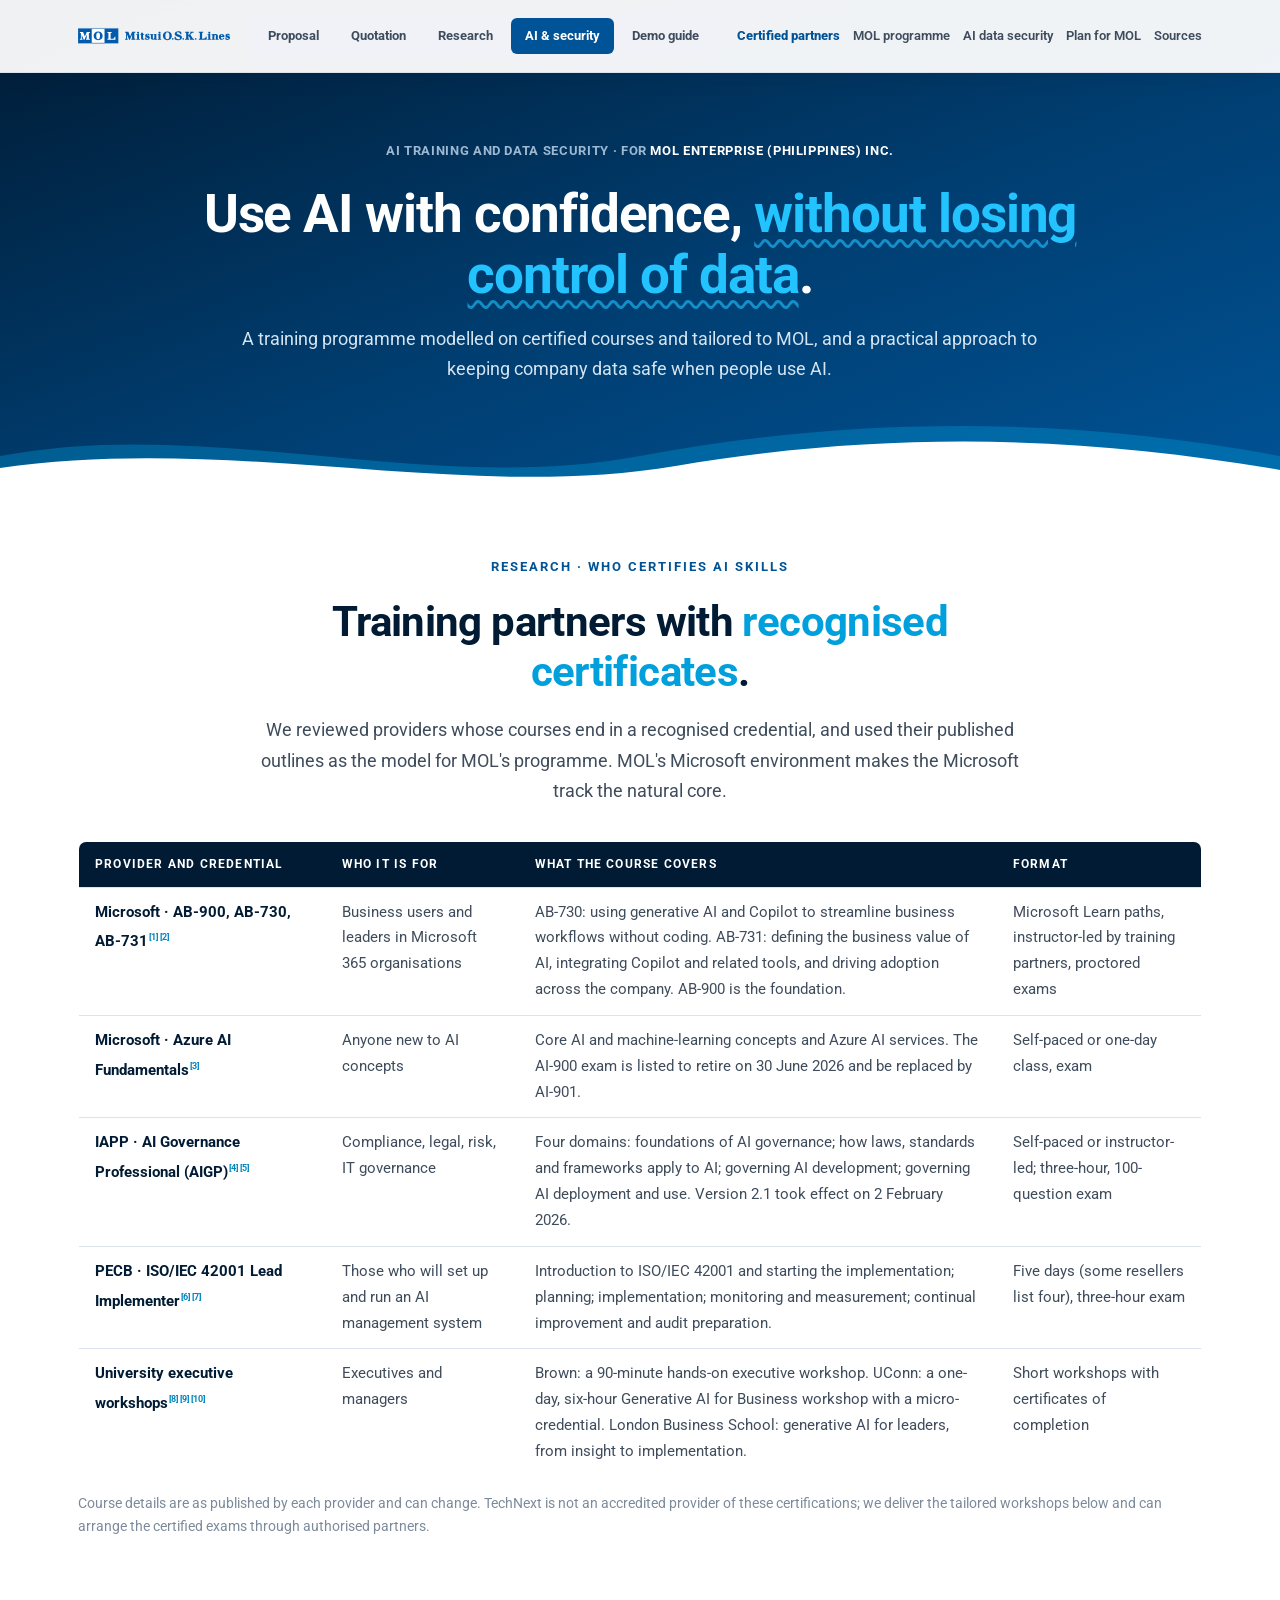
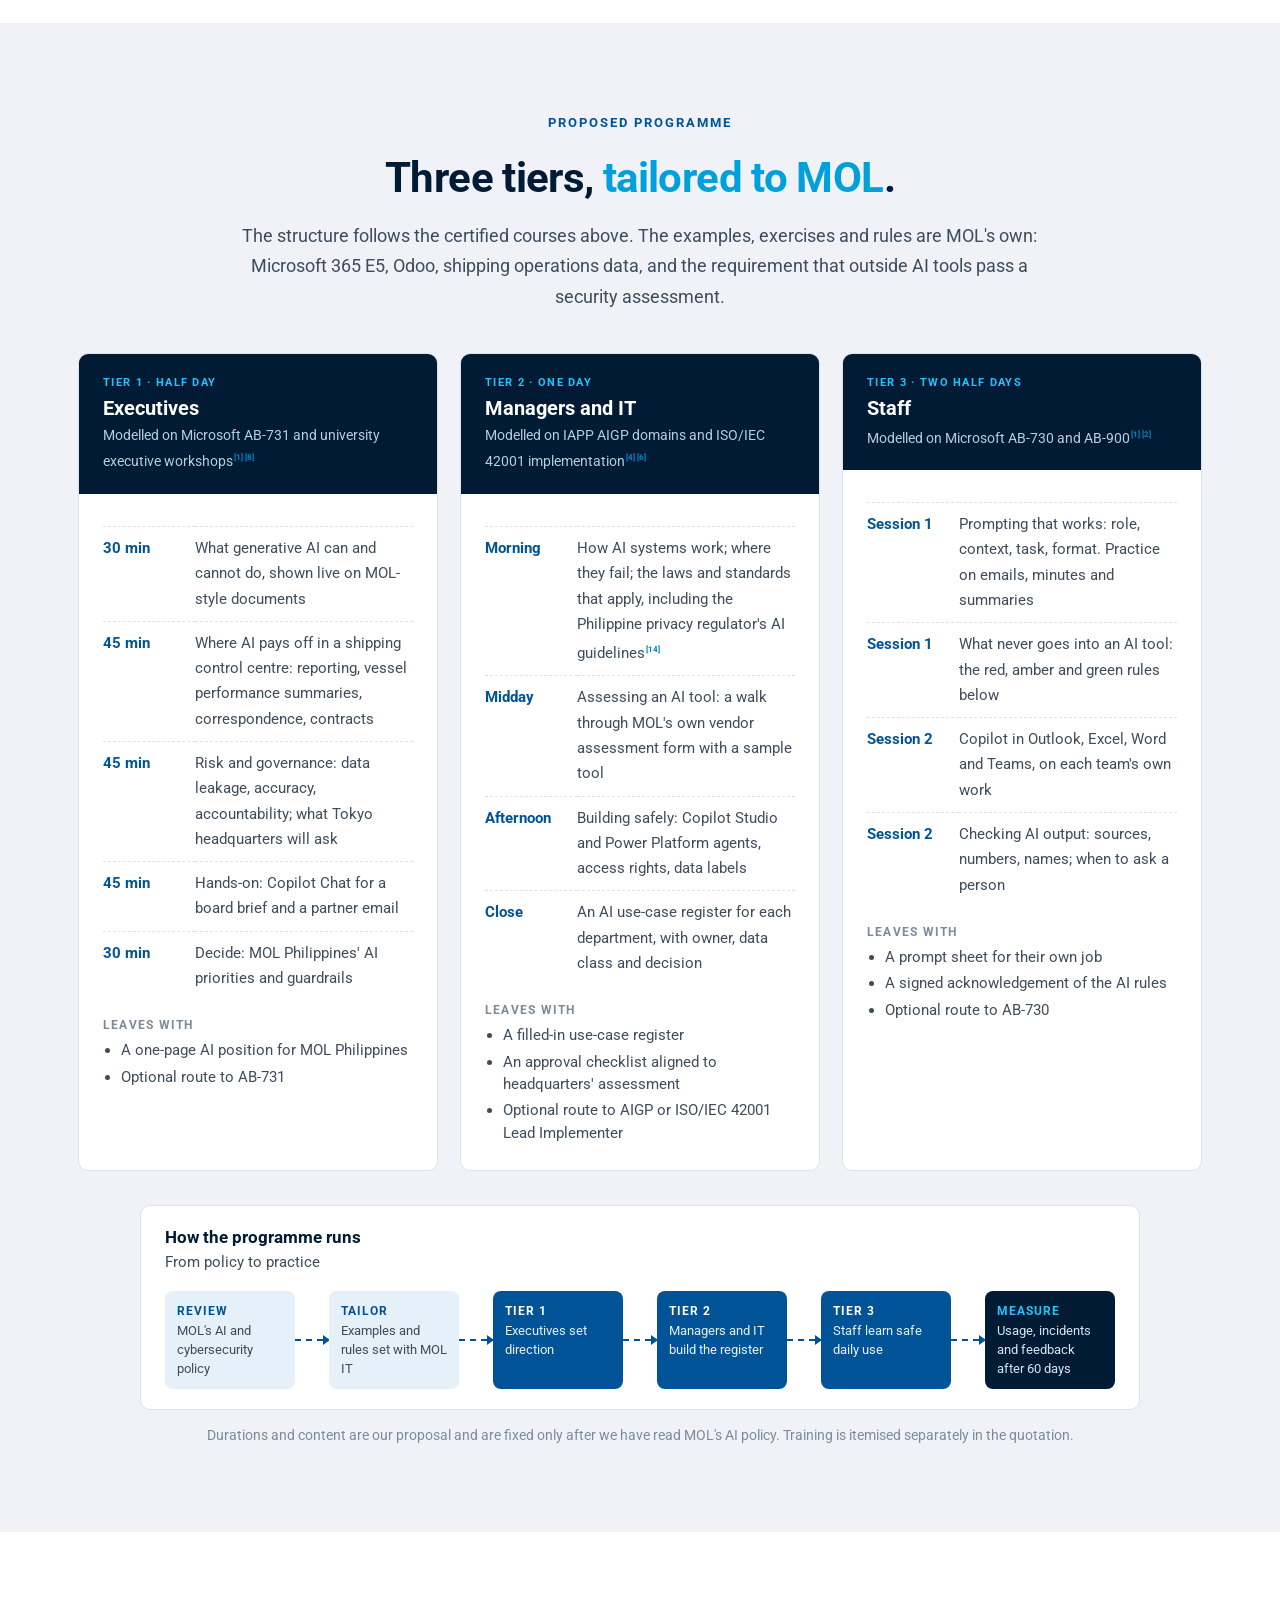
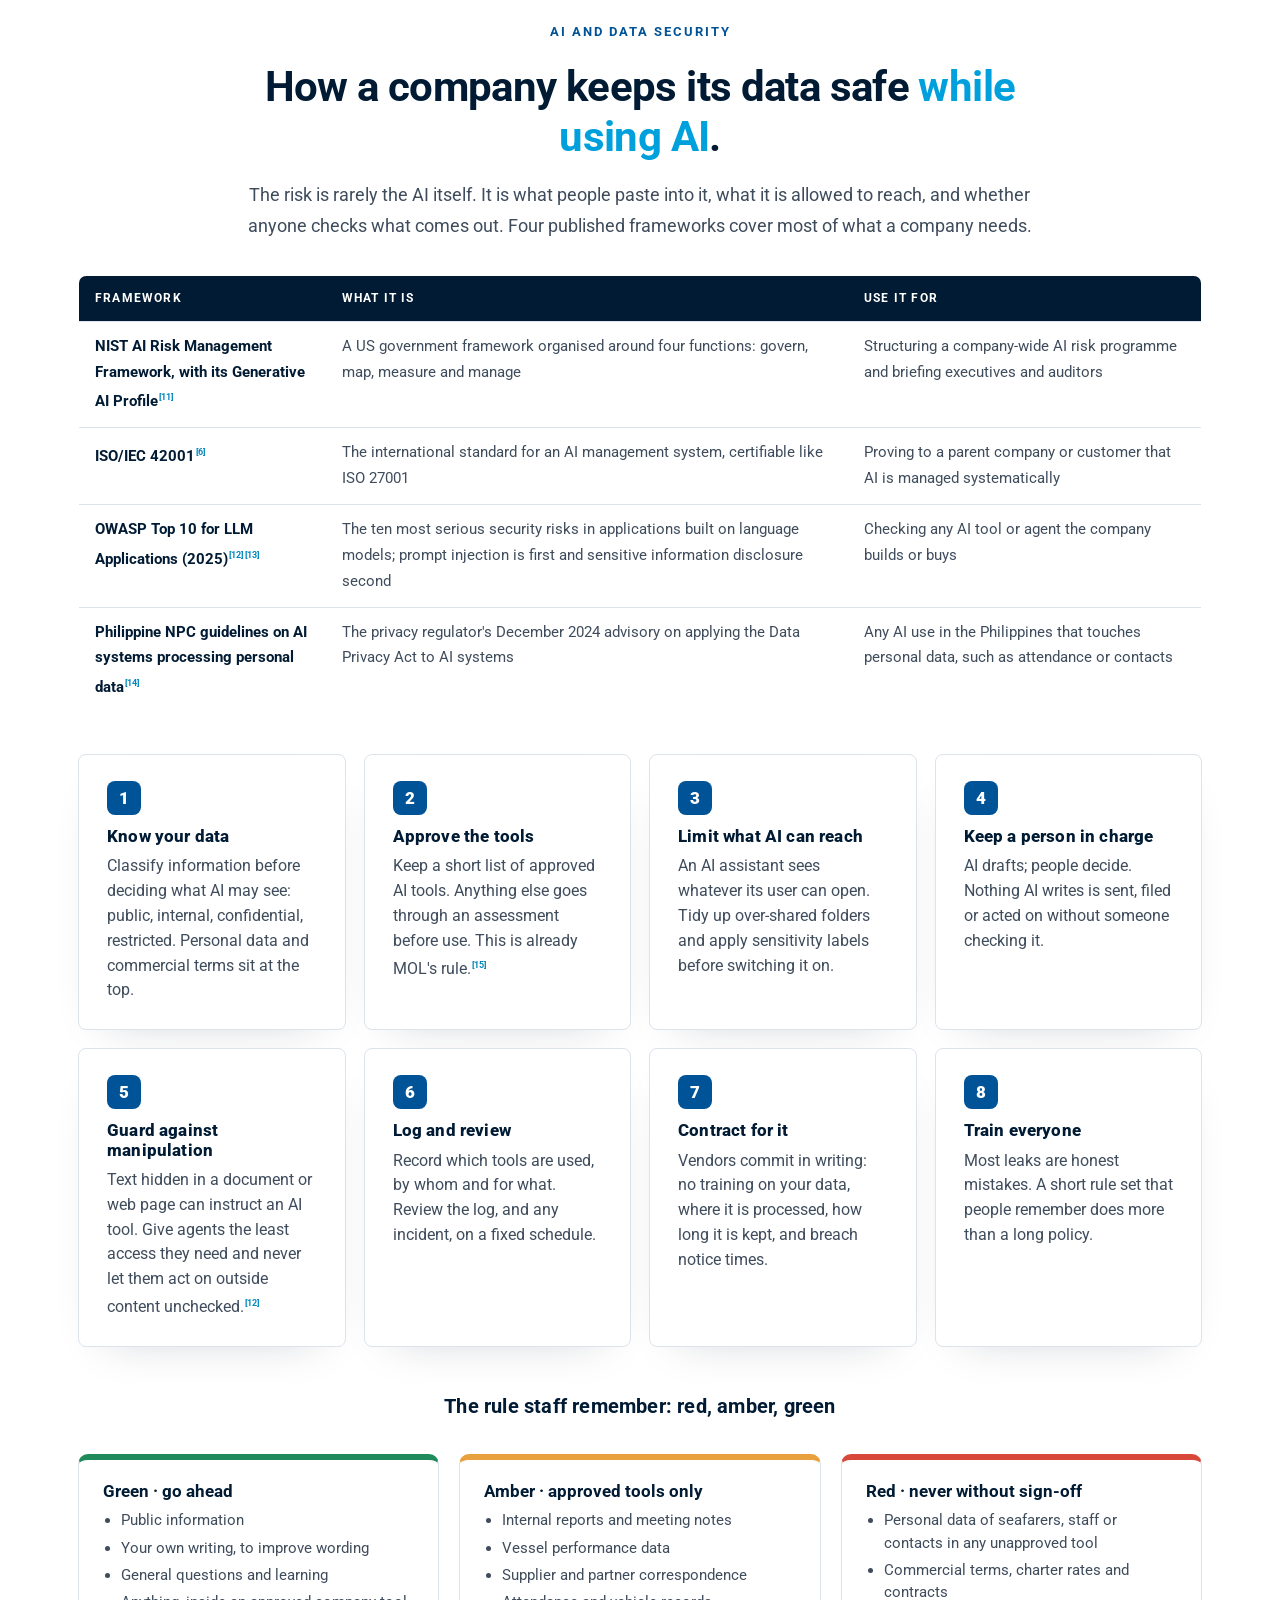
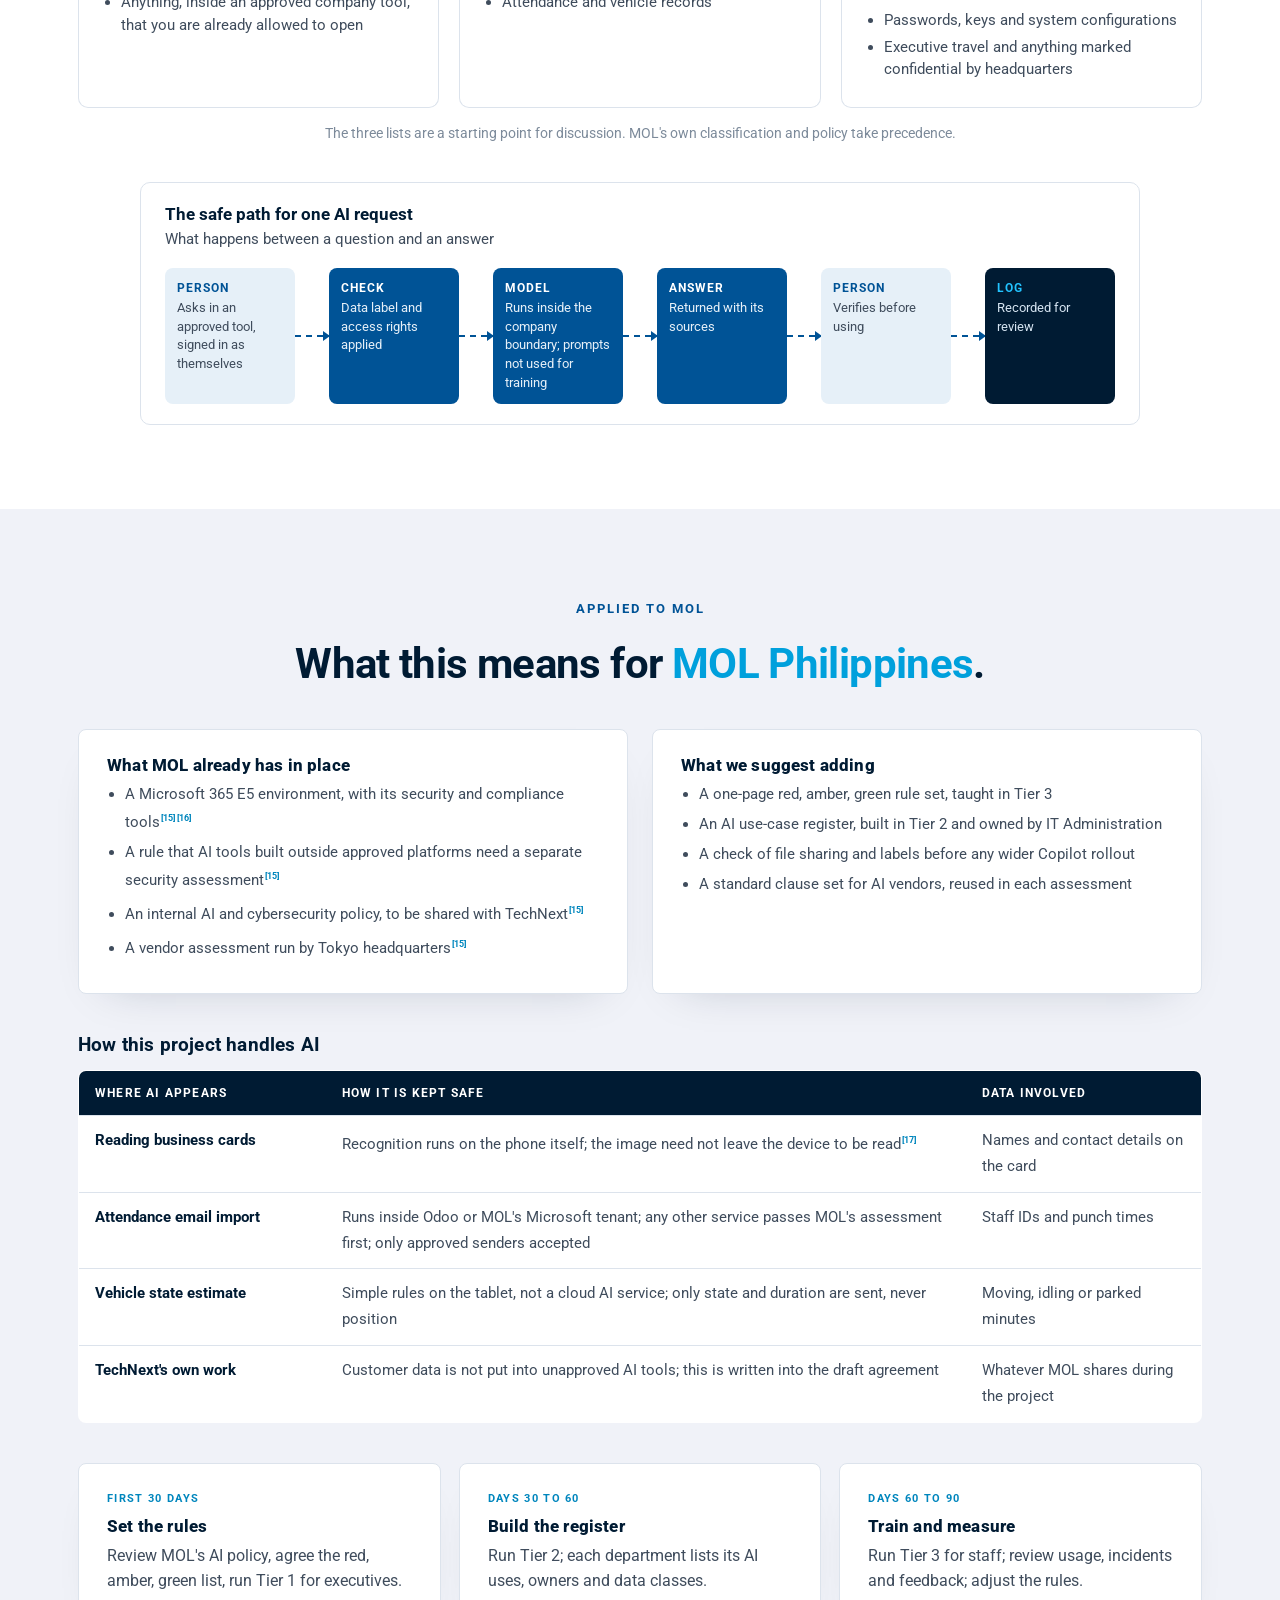
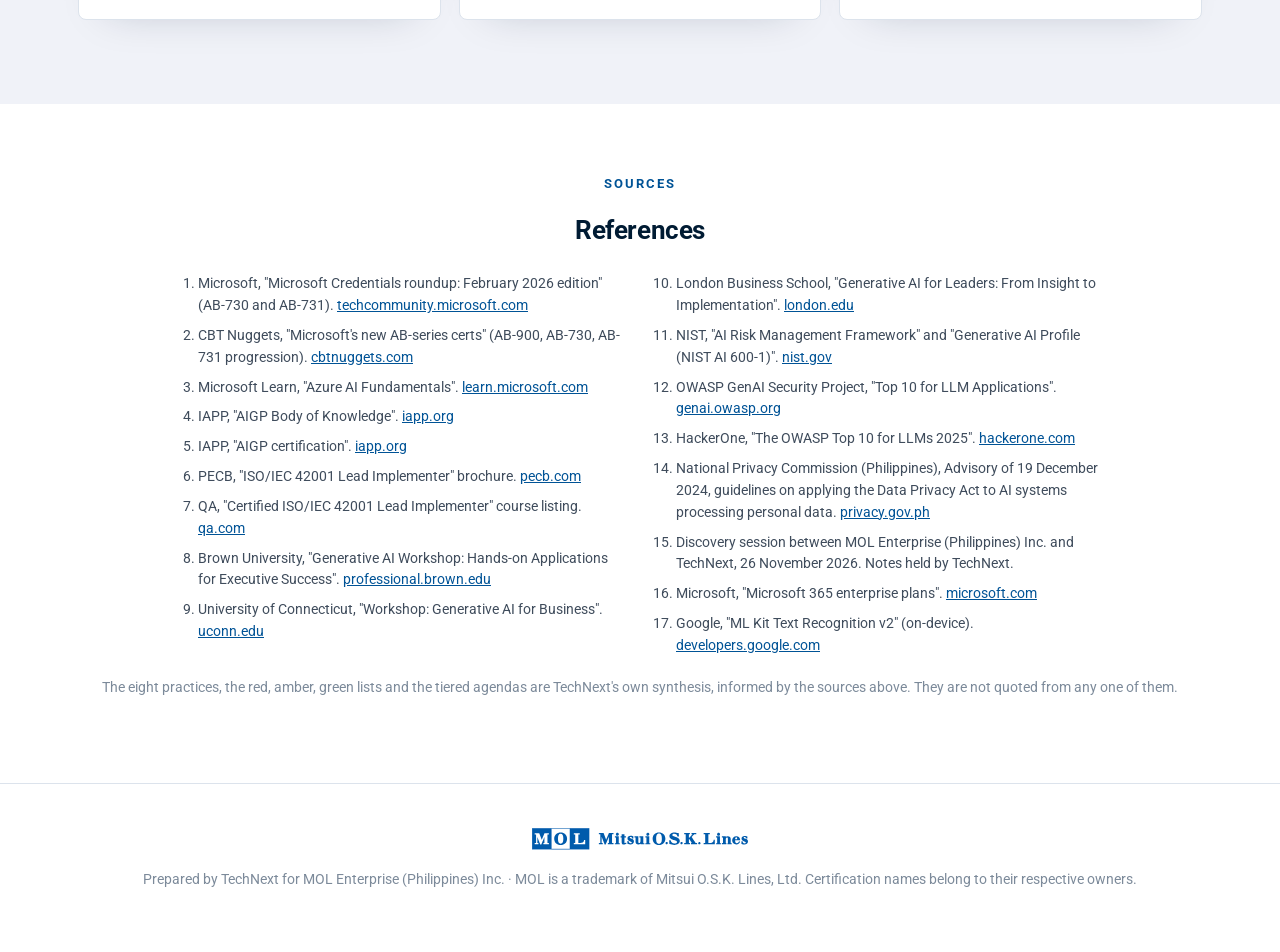
==== commit a1590ff5: "Add Quotation tab (TN-Q4-2026-004) and tie its figures into the proposal Reproduces the 29 October 2" ====
--- a/ai.html
+++ b/ai.html
@@ -366,7 +366,7 @@
 @media(max-width:1000px){.tiers,.shield,.lights{grid-template-columns:1fr}}
 
 /* ---- review round 2 fixes ---- */
-@media(max-width:860px){.tabs{order:2;width:100%;overflow-x:auto;-webkit-overflow-scrolling:touch;scrollbar-width:none}.tabs::-webkit-scrollbar{display:none}.tabs a{font-size:11.5px;padding:7px 6px;flex:1;text-align:center}}
+@media(max-width:860px){.tabs{order:2;width:100%;overflow-x:auto;-webkit-overflow-scrolling:touch;scrollbar-width:none}.tabs::-webkit-scrollbar{display:none}.tabs a{font-size:11.5px;padding:7px 8px;flex:none;text-align:center}}
 @media(max-width:900px){.next.n3{grid-template-columns:1fr!important}}
 @media(max-width:520px){.phones{gap:10px}.phone{width:156px;padding:7px;border-radius:24px}.scr{border-radius:18px;height:340px;font-size:9.5px}.scr .top{padding:9px 10px;font-size:10.5px}.scr .top img{display:none}.scr .bd{padding:9px 9px}.bcard{height:84px;padding:9px}.bcard b{font-size:10.5px}.bcard i:nth-of-type(n+2){display:none}.bcard .co{font-size:8.5px;right:9px;bottom:7px}.acts{gap:3px}.act{font-size:7.5px;padding:7px 0 5px;border-radius:7px}.act svg{width:13px;height:13px}.who .av{width:32px;height:32px;font-size:11px}.who b{font-size:11px}.savebtn,.tophone{font-size:9.5px;padding:7px}}
 </style>
@@ -376,7 +376,7 @@
 <nav id="nav">
   <div class="nav-inner">
     <a href="index.html" class="brand"><img src="img/mol_logo.svg" alt="MOL Mitsui O.S.K. Lines"/></a>
-    <div class="tabs"><a href="index.html">Proposal</a><a href="research.html">Research</a><a class="on" href="ai.html">AI &amp; security</a><a href="demo.html">Demo guide</a></div>
+    <div class="tabs"><a href="index.html">Proposal</a><a href="quote.html">Quotation</a><a href="research.html">Research</a><a class="on" href="ai.html">AI &amp; security</a><a href="demo.html">Demo guide</a></div>
     <div class="nav-links">
       <a href="#partners">Certified partners</a>
       <a href="#programme">MOL programme</a>
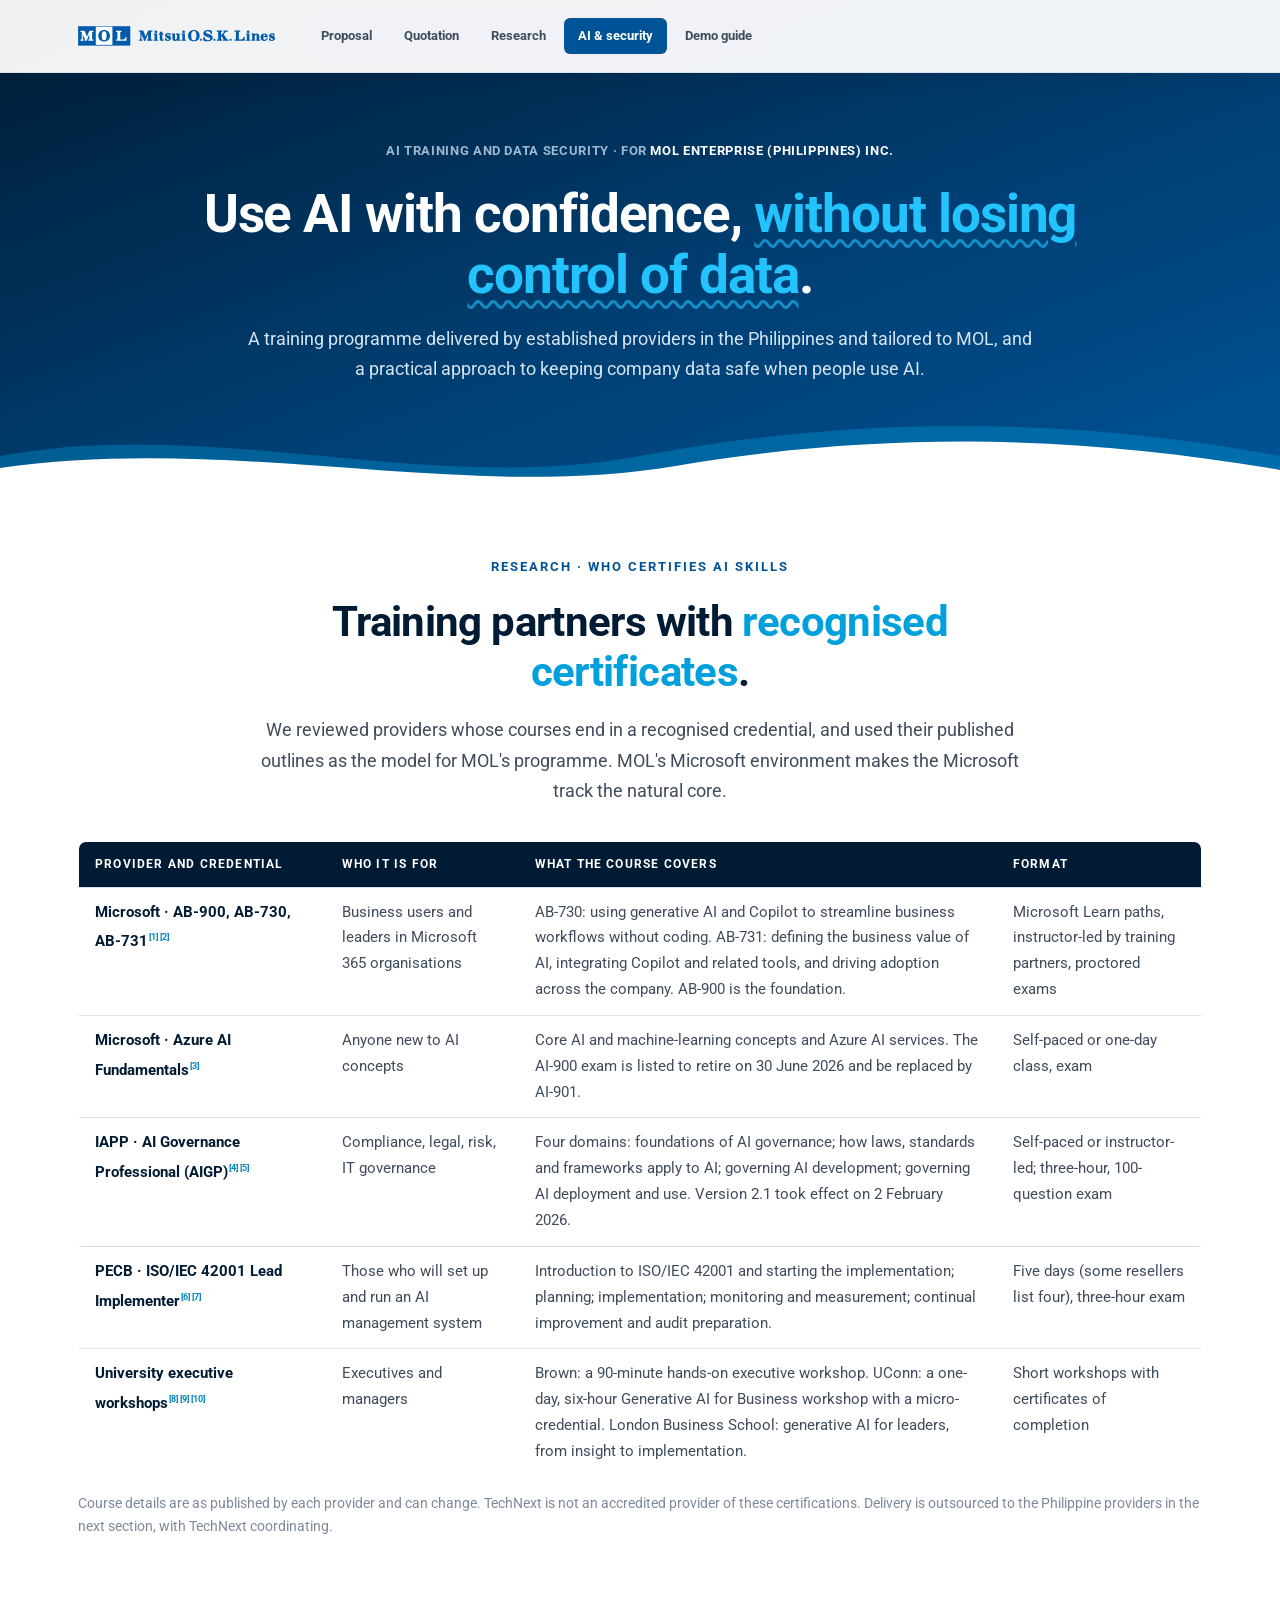
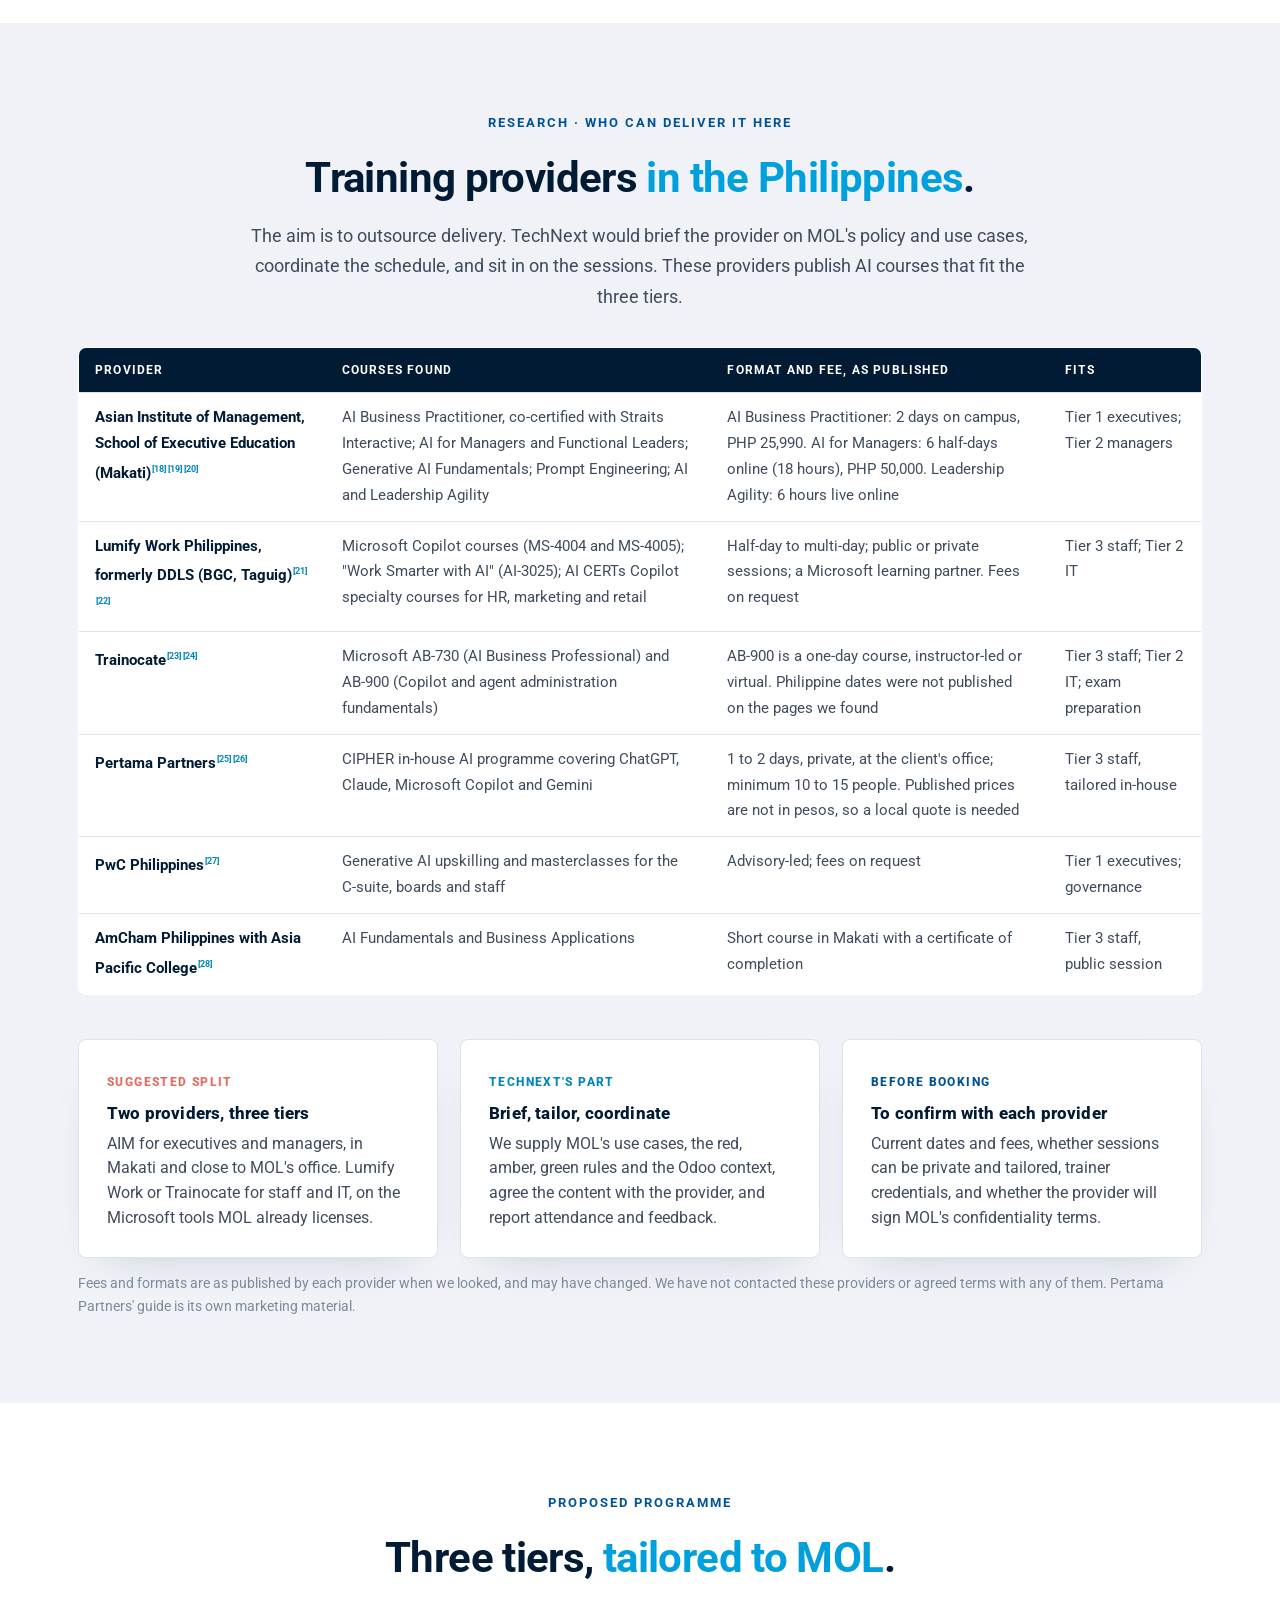
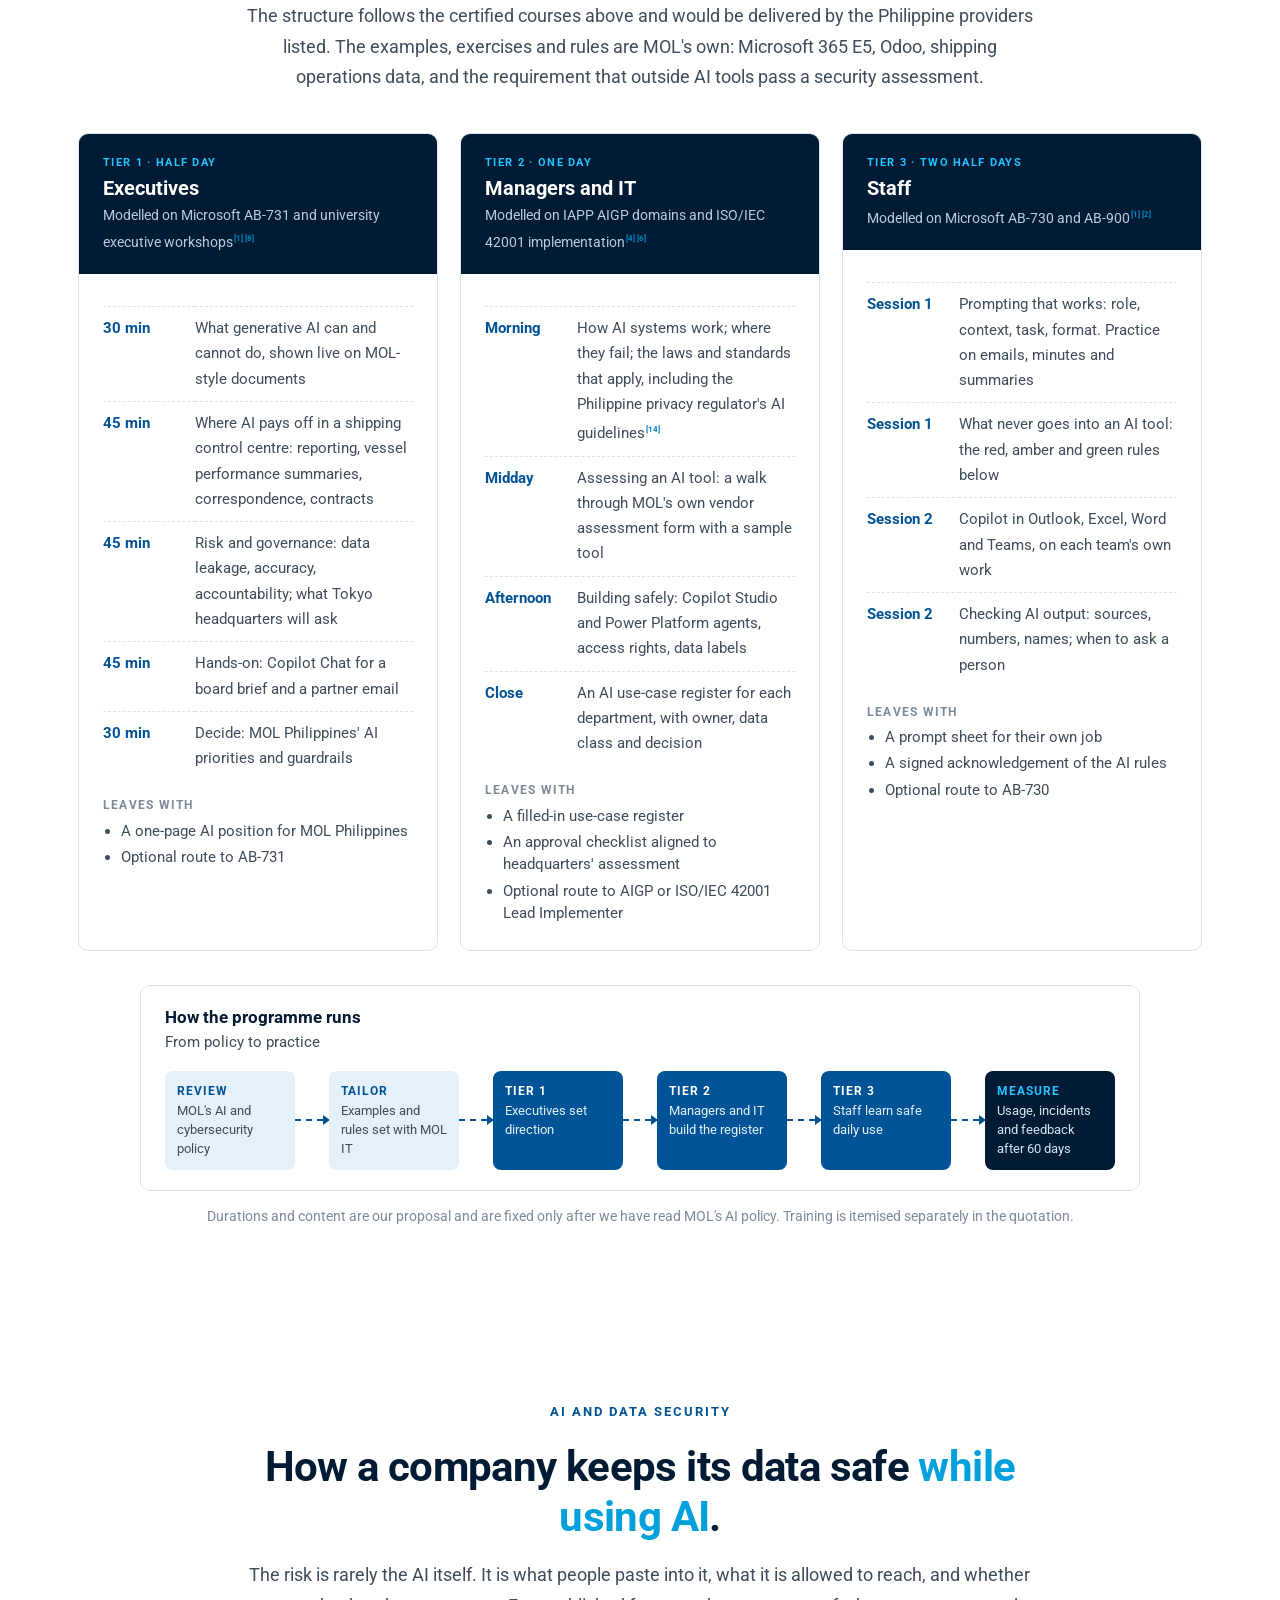
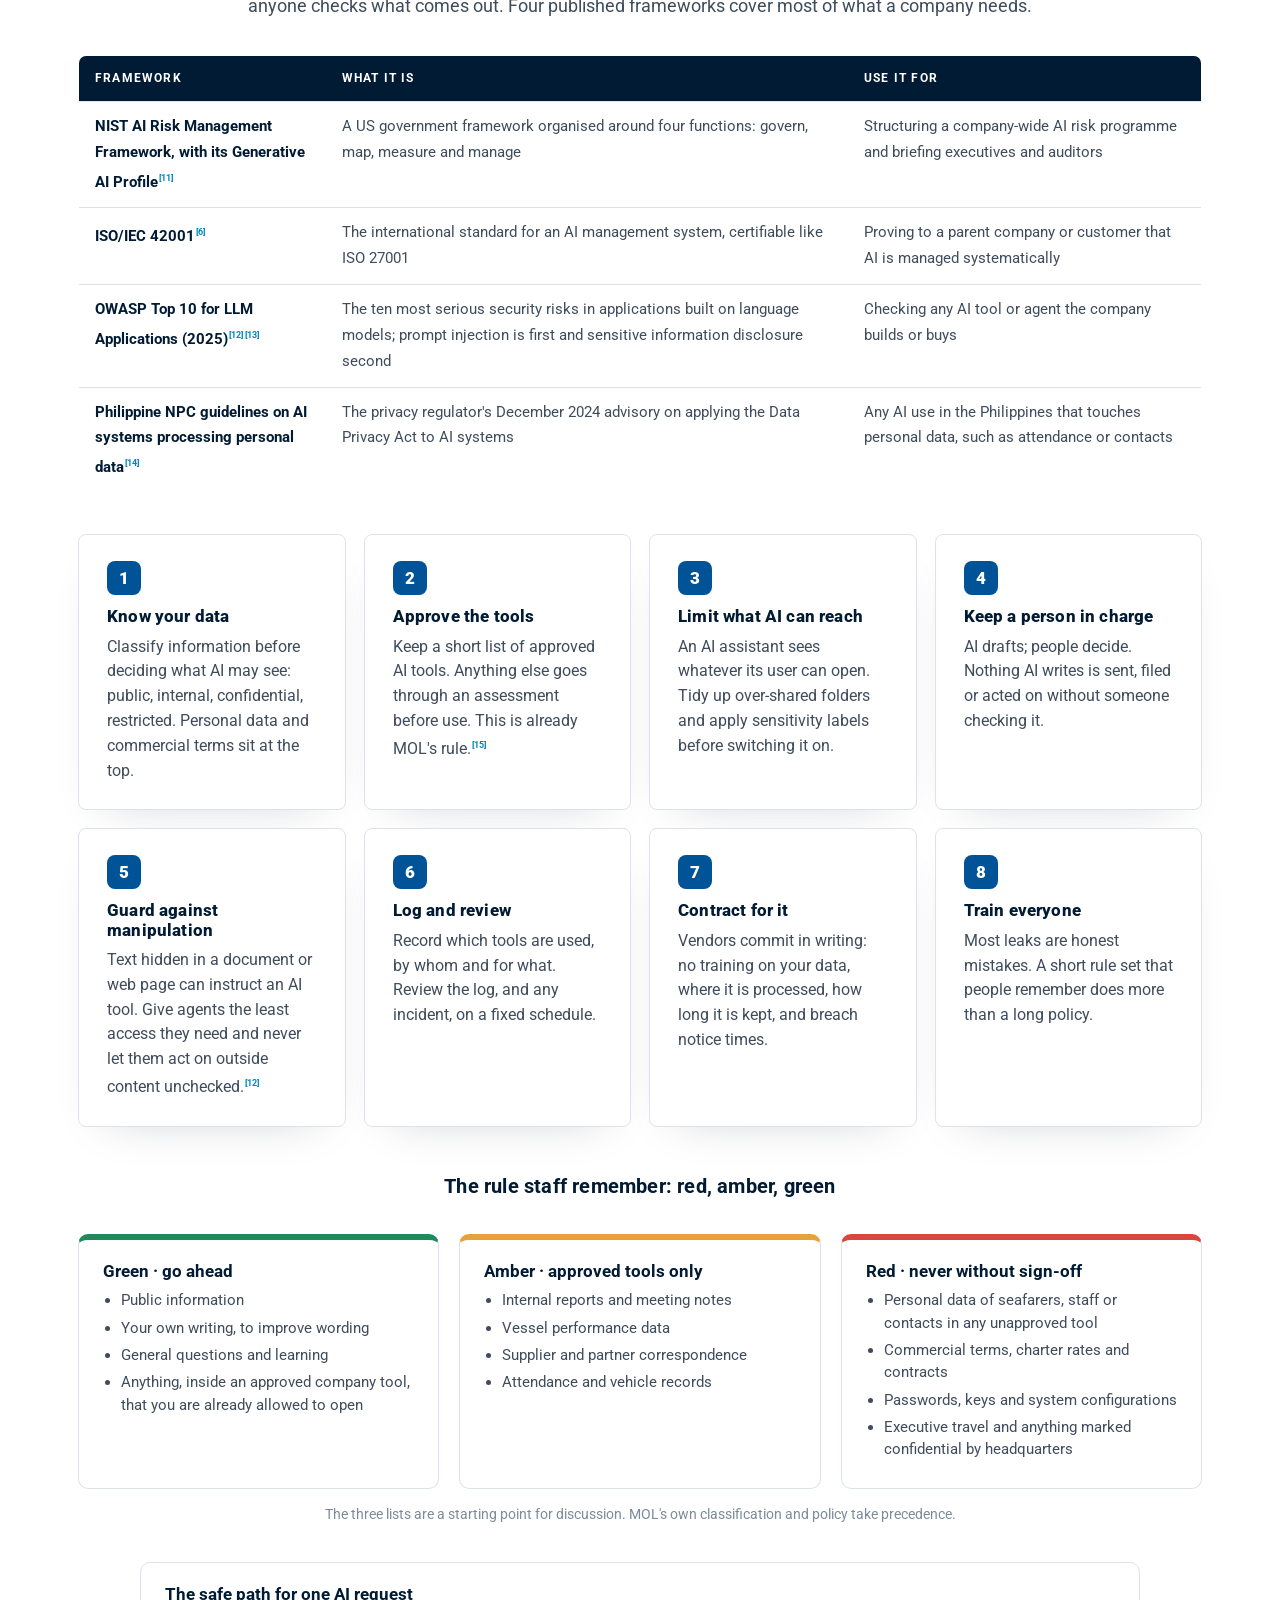
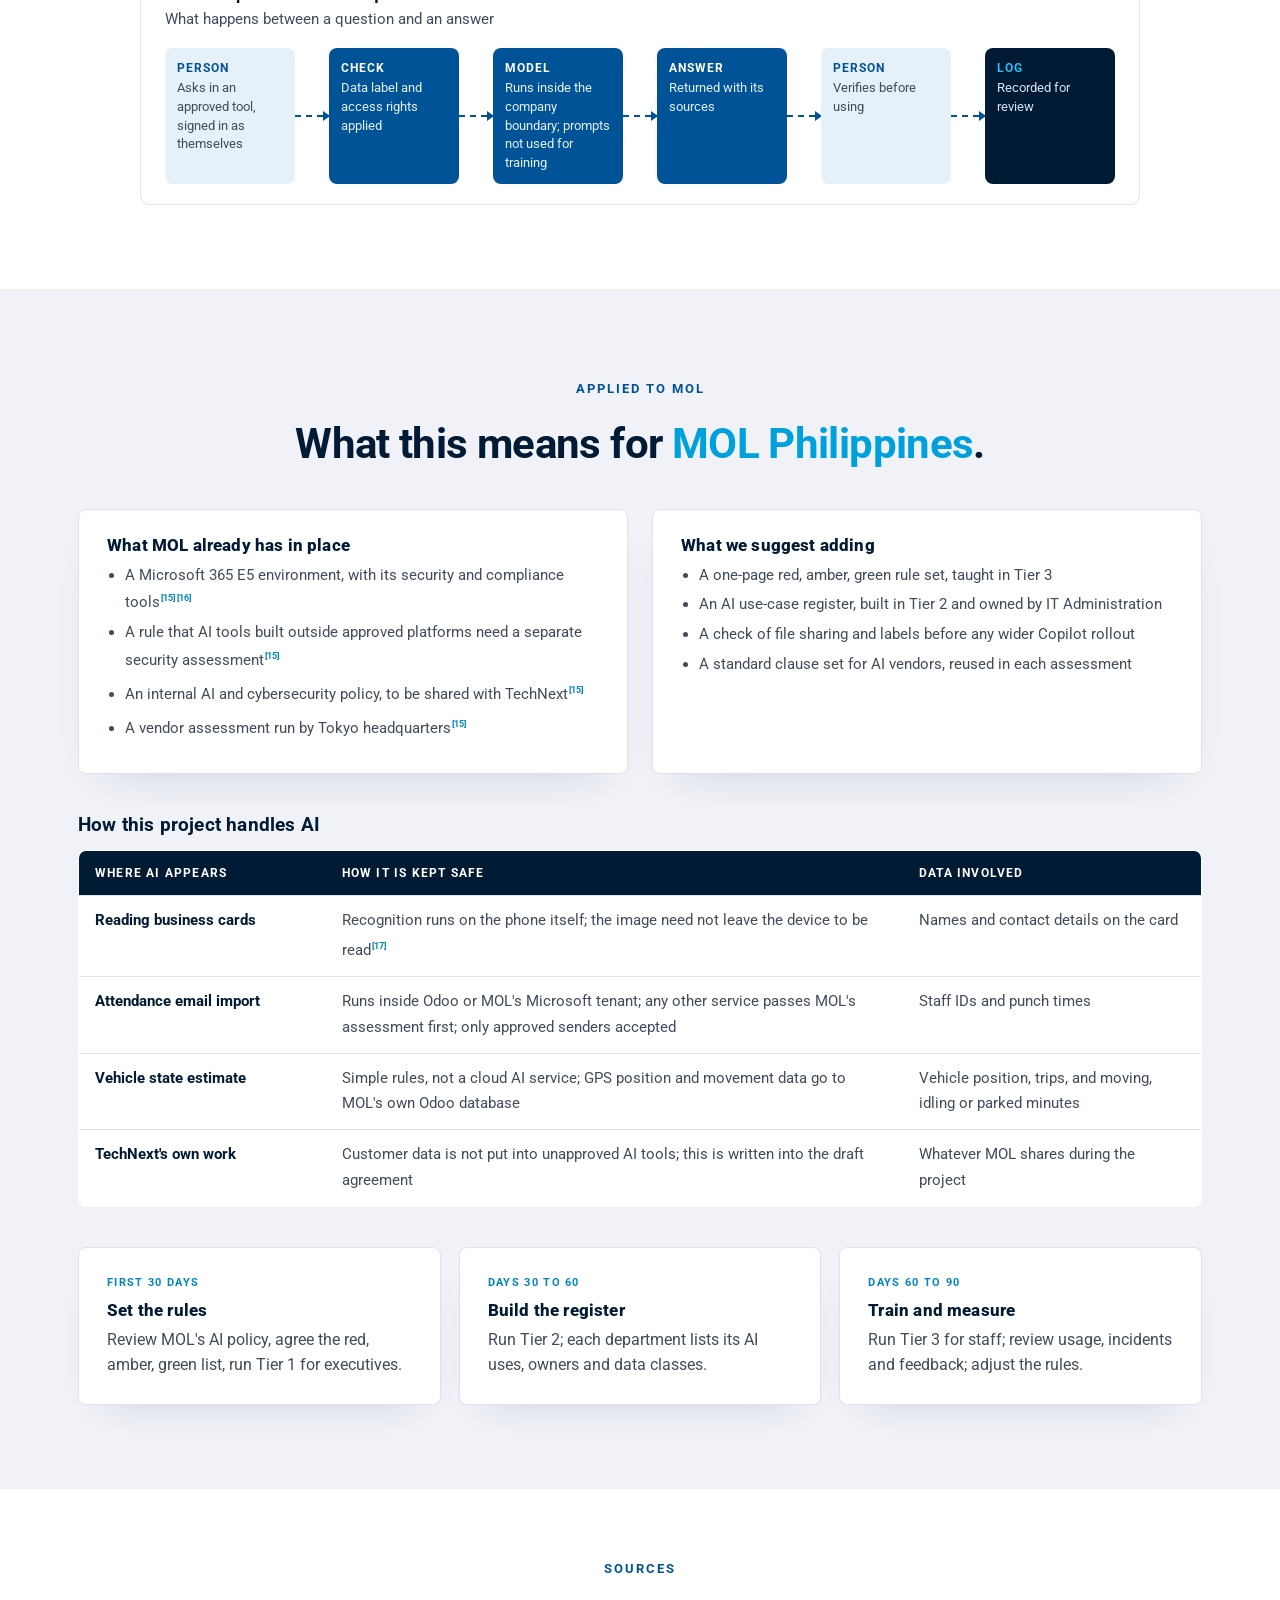
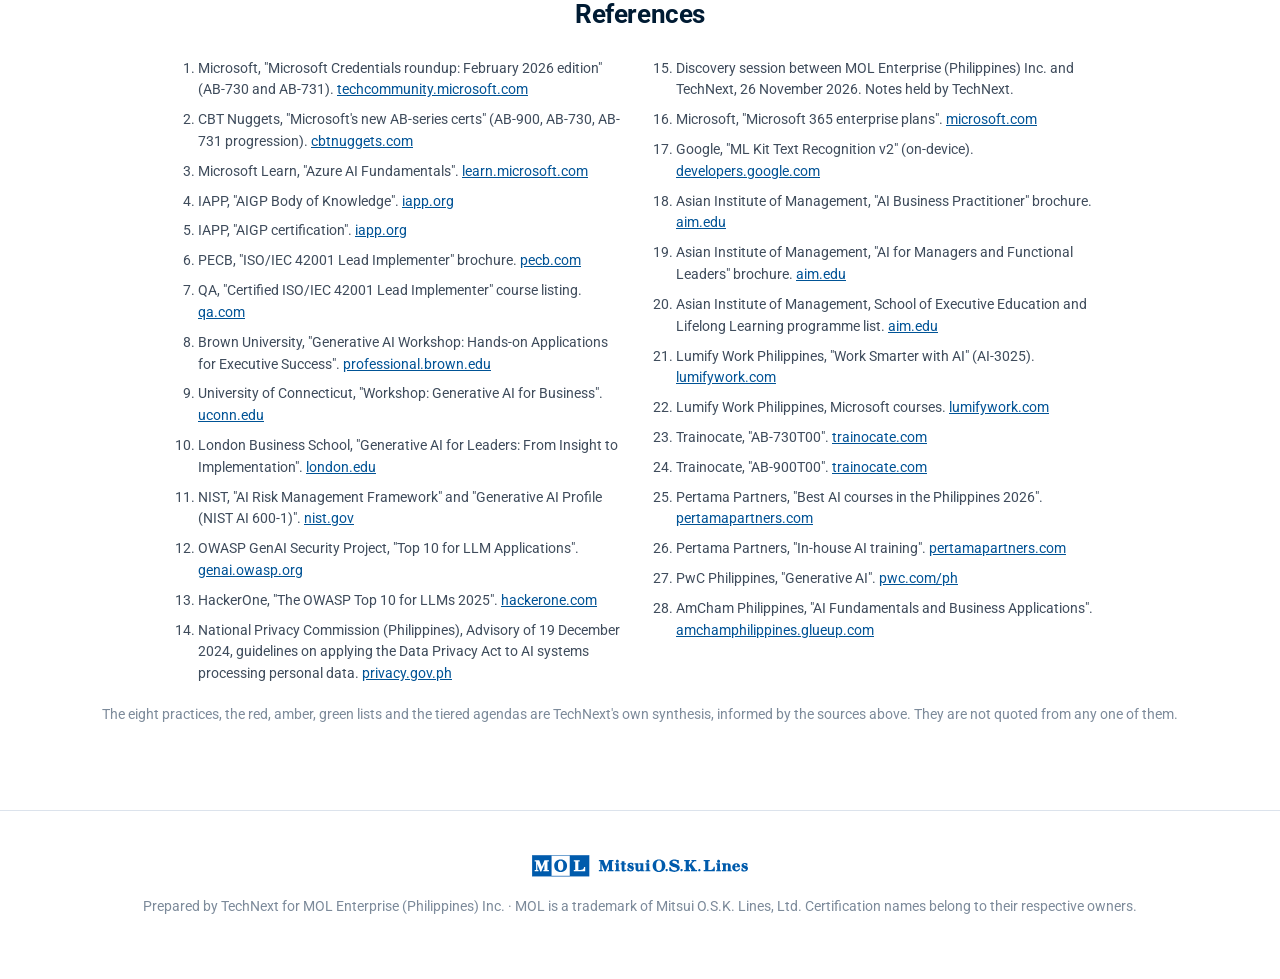
==== commit 06b86ffd: "Tabs only; WhatsApp auto-greeting; GPS tracking; Philippine AI trainers; research citations Removes " ====
--- a/ai.html
+++ b/ai.html
@@ -369,6 +369,7 @@
 @media(max-width:860px){.tabs{order:2;width:100%;overflow-x:auto;-webkit-overflow-scrolling:touch;scrollbar-width:none}.tabs::-webkit-scrollbar{display:none}.tabs a{font-size:11.5px;padding:7px 8px;flex:none;text-align:center}}
 @media(max-width:900px){.next.n3{grid-template-columns:1fr!important}}
 @media(max-width:520px){.phones{gap:10px}.phone{width:156px;padding:7px;border-radius:24px}.scr{border-radius:18px;height:340px;font-size:9.5px}.scr .top{padding:9px 10px;font-size:10.5px}.scr .top img{display:none}.scr .bd{padding:9px 9px}.bcard{height:84px;padding:9px}.bcard b{font-size:10.5px}.bcard i:nth-of-type(n+2){display:none}.bcard .co{font-size:8.5px;right:9px;bottom:7px}.acts{gap:3px}.act{font-size:7.5px;padding:7px 0 5px;border-radius:7px}.act svg{width:13px;height:13px}.who .av{width:32px;height:32px;font-size:11px}.who b{font-size:11px}.savebtn,.tophone{font-size:9.5px;padding:7px}}
+.nav-inner{justify-content:flex-start}.tabs{margin-left:8px}.by{margin-left:auto}
 </style>
 <script>document.documentElement.classList.add("js")</script>
 </head>
@@ -377,13 +378,6 @@
   <div class="nav-inner">
     <a href="index.html" class="brand"><img src="img/mol_logo.svg" alt="MOL Mitsui O.S.K. Lines"/></a>
     <div class="tabs"><a href="index.html">Proposal</a><a href="quote.html">Quotation</a><a href="research.html">Research</a><a class="on" href="ai.html">AI &amp; security</a><a href="demo.html">Demo guide</a></div>
-    <div class="nav-links">
-      <a href="#partners">Certified partners</a>
-      <a href="#programme">MOL programme</a>
-      <a href="#security">AI data security</a>
-      <a href="#molplan">Plan for MOL</a>
-      <a href="#sources">Sources</a>
-    </div>
   </div>
 </nav>
 
@@ -391,7 +385,7 @@
   <div class="container">
     <p class="prepared">AI training and data security · for <b>MOL Enterprise (Philippines) Inc.</b></p>
     <h1>Use AI with confidence, <span class="ink-purple">without losing control of data</span>.</h1>
-    <p class="section-sub">A training programme modelled on certified courses and tailored to MOL, and a practical approach to keeping company data safe when people use AI.</p>
+    <p class="section-sub">A training programme delivered by established providers in the Philippines and tailored to MOL, and a practical approach to keeping company data safe when people use AI.</p>
   </div>
   <svg class="wave" viewBox="0 0 1440 90" preserveAspectRatio="none" aria-hidden="true"><path d="M0 50 C 240 10, 480 90, 720 50 S 1200 10, 1440 50 V90 H0Z" fill="#00A0DC" opacity=".35"/><path d="M0 62 C 260 28, 520 96, 760 60 S 1220 30, 1440 64 V90 H0Z" fill="#fff"/></svg>
 </header>
@@ -409,15 +403,38 @@
       <tr><td>PECB · ISO/IEC 42001 Lead Implementer<sup class="cite"><a href="#ref-6">[6]</a><a href="#ref-7">[7]</a></sup></td><td>Those who will set up and run an AI management system</td><td>Introduction to ISO/IEC 42001 and starting the implementation; planning; implementation; monitoring and measurement; continual improvement and audit preparation.</td><td>Five days (some resellers list four), three-hour exam</td></tr>
       <tr><td>University executive workshops<sup class="cite"><a href="#ref-8">[8]</a><a href="#ref-9">[9]</a><a href="#ref-10">[10]</a></sup></td><td>Executives and managers</td><td>Brown: a 90-minute hands-on executive workshop. UConn: a one-day, six-hour Generative AI for Business workshop with a micro-credential. London Business School: generative AI for leaders, from insight to implementation.</td><td>Short workshops with certificates of completion</td></tr>
     </table></div>
-    <p class="fine">Course details are as published by each provider and can change. TechNext is not an accredited provider of these certifications; we deliver the tailored workshops below and can arrange the certified exams through authorised partners.</p>
+    <p class="fine">Course details are as published by each provider and can change. TechNext is not an accredited provider of these certifications. Delivery is outsourced to the Philippine providers in the next section, with TechNext coordinating.</p>
   </div>
 </section>
 
-<section id="programme" class="alt">
+<section id="ph" class="alt">
+  <div class="container center">
+    <span class="eyebrow">Research · who can deliver it here</span>
+    <h2 class="section-h">Training providers <span class="w-teal">in the Philippines</span>.</h2>
+    <p class="section-sub">The aim is to outsource delivery. TechNext would brief the provider on MOL's policy and use cases, coordinate the schedule, and sit in on the sessions. These providers publish AI courses that fit the three tiers.</p>
+    <div class="tw"><table class="cmp">
+      <tr><th>Provider</th><th>Courses found</th><th>Format and fee, as published</th><th>Fits</th></tr>
+      <tr><td>Asian Institute of Management, School of Executive Education (Makati)<sup class="cite"><a href="#ref-18">[18]</a><a href="#ref-19">[19]</a><a href="#ref-20">[20]</a></sup></td><td>AI Business Practitioner, co-certified with Straits Interactive; AI for Managers and Functional Leaders; Generative AI Fundamentals; Prompt Engineering; AI and Leadership Agility</td><td>AI Business Practitioner: 2 days on campus, PHP 25,990. AI for Managers: 6 half-days online (18 hours), PHP 50,000. Leadership Agility: 6 hours live online</td><td>Tier 1 executives; Tier 2 managers</td></tr>
+      <tr><td>Lumify Work Philippines, formerly DDLS (BGC, Taguig)<sup class="cite"><a href="#ref-21">[21]</a><a href="#ref-22">[22]</a></sup></td><td>Microsoft Copilot courses (MS-4004 and MS-4005); "Work Smarter with AI" (AI-3025); AI CERTs Copilot specialty courses for HR, marketing and retail</td><td>Half-day to multi-day; public or private sessions; a Microsoft learning partner. Fees on request</td><td>Tier 3 staff; Tier 2 IT</td></tr>
+      <tr><td>Trainocate<sup class="cite"><a href="#ref-23">[23]</a><a href="#ref-24">[24]</a></sup></td><td>Microsoft AB-730 (AI Business Professional) and AB-900 (Copilot and agent administration fundamentals)</td><td>AB-900 is a one-day course, instructor-led or virtual. Philippine dates were not published on the pages we found</td><td>Tier 3 staff; Tier 2 IT; exam preparation</td></tr>
+      <tr><td>Pertama Partners<sup class="cite"><a href="#ref-25">[25]</a><a href="#ref-26">[26]</a></sup></td><td>CIPHER in-house AI programme covering ChatGPT, Claude, Microsoft Copilot and Gemini</td><td>1 to 2 days, private, at the client's office; minimum 10 to 15 people. Published prices are not in pesos, so a local quote is needed</td><td>Tier 3 staff, tailored in-house</td></tr>
+      <tr><td>PwC Philippines<sup class="cite"><a href="#ref-27">[27]</a></sup></td><td>Generative AI upskilling and masterclasses for the C-suite, boards and staff</td><td>Advisory-led; fees on request</td><td>Tier 1 executives; governance</td></tr>
+      <tr><td>AmCham Philippines with Asia Pacific College<sup class="cite"><a href="#ref-28">[28]</a></sup></td><td>AI Fundamentals and Business Applications</td><td>Short course in Makati with a certificate of completion</td><td>Tier 3 staff, public session</td></tr>
+    </table></div>
+    <div class="facts">
+      <div class="fact rv"><span class="tag">Suggested split</span><h3>Two providers, three tiers</h3><p>AIM for executives and managers, in Makati and close to MOL's office. Lumify Work or Trainocate for staff and IT, on the Microsoft tools MOL already licenses.</p></div>
+      <div class="fact rv"><span class="tag">TechNext's part</span><h3>Brief, tailor, coordinate</h3><p>We supply MOL's use cases, the red, amber, green rules and the Odoo context, agree the content with the provider, and report attendance and feedback.</p></div>
+      <div class="fact rv"><span class="tag">Before booking</span><h3>To confirm with each provider</h3><p>Current dates and fees, whether sessions can be private and tailored, trainer credentials, and whether the provider will sign MOL's confidentiality terms.</p></div>
+    </div>
+    <p class="fine">Fees and formats are as published by each provider when we looked, and may have changed. We have not contacted these providers or agreed terms with any of them. Pertama Partners' guide is its own marketing material.</p>
+  </div>
+</section>
+
+<section id="programme">
   <div class="container center">
     <span class="eyebrow">Proposed programme</span>
     <h2 class="section-h">Three tiers, <span class="w-teal">tailored to MOL</span>.</h2>
-    <p class="section-sub">The structure follows the certified courses above. The examples, exercises and rules are MOL's own: Microsoft 365 E5, Odoo, shipping operations data, and the requirement that outside AI tools pass a security assessment.</p>
+    <p class="section-sub">The structure follows the certified courses above and would be delivered by the Philippine providers listed. The examples, exercises and rules are MOL's own: Microsoft 365 E5, Odoo, shipping operations data, and the requirement that outside AI tools pass a security assessment.</p>
     <div class="tiers">
       <div class="tier rv"><div class="th"><small>Tier 1 · half day</small><h3>Executives</h3><p>Modelled on Microsoft AB-731 and university executive workshops<sup class="cite"><a href="#ref-1">[1]</a><a href="#ref-8">[8]</a></sup></p></div><div class="tb">
         <table class="agenda">
@@ -516,7 +533,7 @@
       <tr><th>Where AI appears</th><th>How it is kept safe</th><th>Data involved</th></tr>
       <tr><td>Reading business cards</td><td>Recognition runs on the phone itself; the image need not leave the device to be read<sup class="cite"><a href="#ref-17">[17]</a></sup></td><td>Names and contact details on the card</td></tr>
       <tr><td>Attendance email import</td><td>Runs inside Odoo or MOL's Microsoft tenant; any other service passes MOL's assessment first; only approved senders accepted</td><td>Staff IDs and punch times</td></tr>
-      <tr><td>Vehicle state estimate</td><td>Simple rules on the tablet, not a cloud AI service; only state and duration are sent, never position</td><td>Moving, idling or parked minutes</td></tr>
+      <tr><td>Vehicle state estimate</td><td>Simple rules, not a cloud AI service; GPS position and movement data go to MOL's own Odoo database</td><td>Vehicle position, trips, and moving, idling or parked minutes</td></tr>
       <tr><td>TechNext's own work</td><td>Customer data is not put into unapproved AI tools; this is written into the draft agreement</td><td>Whatever MOL shares during the project</td></tr>
     </table></div>
     <div class="next n3" style="grid-template-columns:repeat(3,1fr)">
@@ -549,6 +566,17 @@
       <li id="ref-15">Discovery session between MOL Enterprise (Philippines) Inc. and TechNext, 26 November 2026. Notes held by TechNext.</li>
       <li id="ref-16">Microsoft, "Microsoft 365 enterprise plans". <a href="https://www.microsoft.com/en-us/microsoft-365/enterprise/microsoft365-plans-and-pricing" target="_blank" rel="noopener">microsoft.com</a></li>
       <li id="ref-17">Google, "ML Kit Text Recognition v2" (on-device). <a href="https://developers.google.com/ml-kit/vision/text-recognition/v2" target="_blank" rel="noopener">developers.google.com</a></li>
+      <li id="ref-18">Asian Institute of Management, "AI Business Practitioner" brochure. <a href="https://aim.edu/wp-content/uploads/2025/05/OEP-AI-Business-Practitioner-June-2025.pdf" target="_blank" rel="noopener">aim.edu</a></li>
+      <li id="ref-19">Asian Institute of Management, "AI for Managers and Functional Leaders" brochure. <a href="https://aim.edu/wp-content/uploads/2026/05/SEELL_AI-for-Managers-OEP-Brochure-revised-V3.5.pdf" target="_blank" rel="noopener">aim.edu</a></li>
+      <li id="ref-20">Asian Institute of Management, School of Executive Education and Lifelong Learning programme list. <a href="https://aim.edu/program-category/seell/" target="_blank" rel="noopener">aim.edu</a></li>
+      <li id="ref-21">Lumify Work Philippines, "Work Smarter with AI" (AI-3025). <a href="https://www.lumifywork.com/en-ph/courses/microsoft-ai-3025-work-smarter-with-ai-half-day/" target="_blank" rel="noopener">lumifywork.com</a></li>
+      <li id="ref-22">Lumify Work Philippines, Microsoft courses. <a href="https://www.lumifywork.com/en-ph/courses/microsoft-courses/" target="_blank" rel="noopener">lumifywork.com</a></li>
+      <li id="ref-23">Trainocate, "AB-730T00". <a href="https://trainocate.com/courses/microsoft/ab-730t00" target="_blank" rel="noopener">trainocate.com</a></li>
+      <li id="ref-24">Trainocate, "AB-900T00". <a href="https://trainocate.com/courses/microsoft/ab-900t00" target="_blank" rel="noopener">trainocate.com</a></li>
+      <li id="ref-25">Pertama Partners, "Best AI courses in the Philippines 2026". <a href="https://www.pertamapartners.com/insights/best-ai-courses-philippines-2026" target="_blank" rel="noopener">pertamapartners.com</a></li>
+      <li id="ref-26">Pertama Partners, "In-house AI training". <a href="https://www.pertamapartners.com/insights/in-house-ai-training" target="_blank" rel="noopener">pertamapartners.com</a></li>
+      <li id="ref-27">PwC Philippines, "Generative AI". <a href="https://pwc.com/ph/en/gen-ai.html" target="_blank" rel="noopener">pwc.com/ph</a></li>
+      <li id="ref-28">AmCham Philippines, "AI Fundamentals and Business Applications". <a href="https://amchamphilippines.glueup.com/event/ai-fundamentals-business-applications-130710" target="_blank" rel="noopener">amchamphilippines.glueup.com</a></li>
     </ol>
     <p class="fine" style="text-align:center;margin-top:18px">The eight practices, the red, amber, green lists and the tiered agendas are TechNext's own synthesis, informed by the sources above. They are not quoted from any one of them.</p>
   </div>
